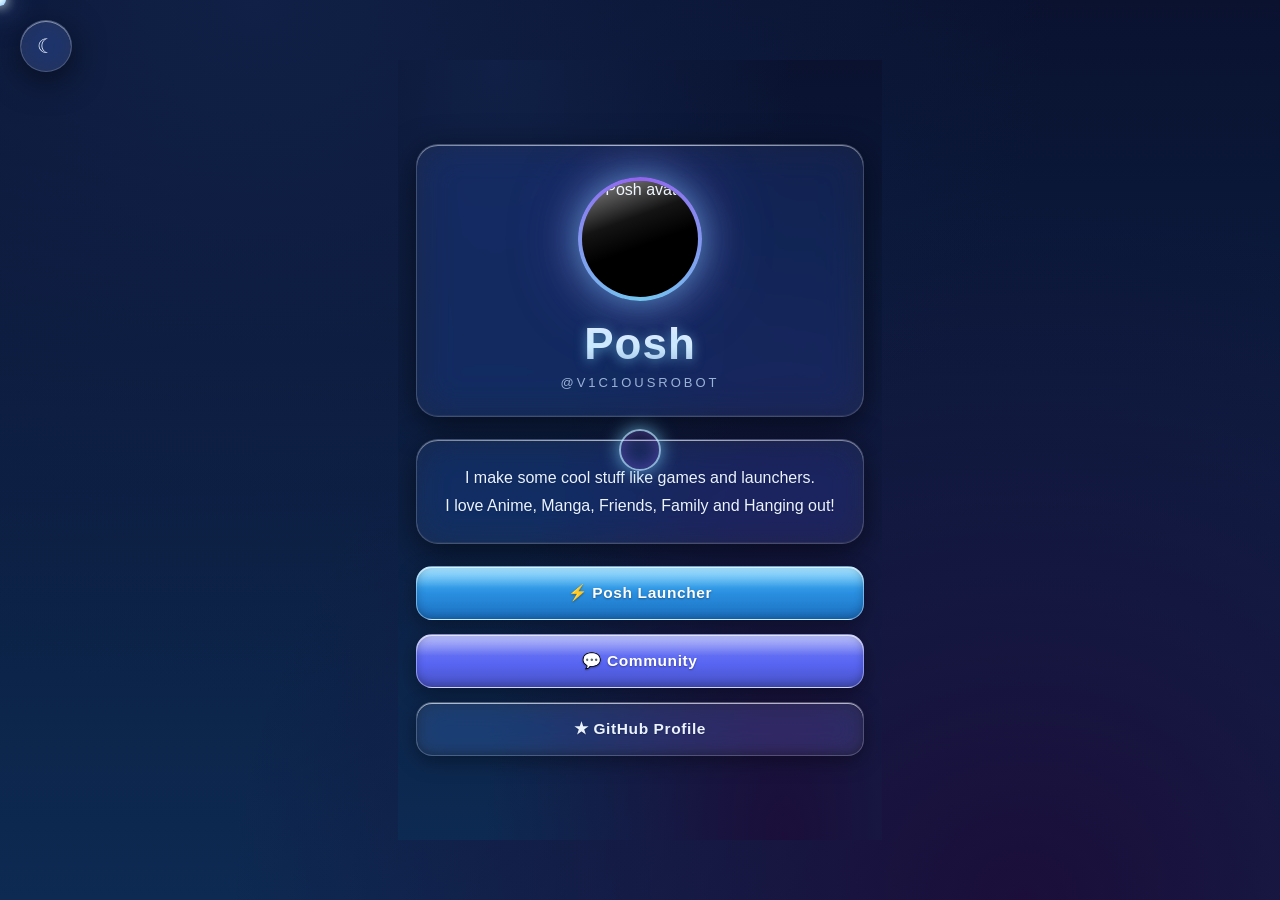
==== index.html @ 6d0cbdd1 "Refactor HTML structure and update content" ====
<!DOCTYPE html>
<html lang="en" data-theme="dark">
<head>
  <meta charset="UTF-8">
  <meta name="viewport" content="width=device-width, initial-scale=1.0">
  <title>Posh</title>
  <link rel="stylesheet" href="style.css">
</head>
<body>

  <!-- Parallax wallpaper layers -->
  <div class="bg-layer"  id="bgLayer"></div>
  <div class="bg-tint"></div>

  <!-- Floating bubbles -->
  <div class="bubbles">
    <span></span><span></span><span></span><span></span><span></span>
    <span></span><span></span><span></span><span></span><span></span>
    <span></span><span></span>
  </div>

  <!-- Aero light streaks -->
  <div class="streaks">
    <div></div><div></div><div></div>
  </div>

  <!-- Cursor -->
  <div class="cursor-dot"></div>
  <div class="cursor-ring"></div>

  <!-- Theme toggle -->
  <button id="themeToggle" class="theme-toggle" aria-label="Toggle theme">
    <span class="icon sun">☀</span>
    <span class="icon moon">☾</span>
  </button>

  <main class="wrapper">

    <!-- Profile -->
    <section class="profile glass tilt">
      <div class="avatar-wrap">
        <img class="avatar" src="https://github.com/v1c1ousrobot.png" alt="Posh avatar">
        <div class="avatar-shine"></div>
        <div class="avatar-ring-glow"></div>
      </div>
      <h1 class="name">Posh</h1>
      <p class="handle">@v1c1ousrobot</p>
    </section>

    <!-- Bio -->
    <section class="bio glass tilt">
      <p>I make some cool stuff like games and launchers.<br>
      I love Anime, Manga, Friends, Family and Hanging out!</p>
    </section>

    <!-- Buttons -->
    <section class="buttons">
      <a href="https://github.com/v1c1ousrobot/LauncherDownload/releases/tag/v1.0.0"
         class="btn primary" target="_blank" rel="noopener">
        <span class="btn-shine"></span>
        <span class="label">⚡ Posh Launcher</span>
      </a>

      <a href="https://discord.gg/t78GMgmxJA"
         class="btn discord" target="_blank" rel="noopener">
        <span class="btn-shine"></span>
        <span class="label">💬 Community</span>
      </a>

      <a href="https://github.com/v1c1ousrobot"
         class="btn ghost" target="_blank" rel="noopener">
        <span class="btn-shine"></span>
        <span class="label">★ GitHub Profile</span>
      </a>
    </section>

  </main>

  <script src="script.js"></script>
</body>
</html>
---- style.css ----
/* ============================================================
   THEME VARIABLES
   ============================================================ */
:root {
  /* Dark (Frutiger Aero night) */
  --bg-1: #0a1230;
  --bg-2: #102046;
  --bg-3: #1b0e3a;
  --bg-accent: #0d2a52;

  --text: #eaf3ff;
  --text-dim: #9bb3d8;

  --glass-bg: rgba(255, 255, 255, 0.06);
  --glass-bg-2: rgba(255, 255, 255, 0.10);
  --glass-border: rgba(255, 255, 255, 0.18);
  --glass-highlight: rgba(255, 255, 255, 0.45);
  --glass-shadow: 0 8px 32px rgba(0, 0, 0, 0.55);

  --accent: #7fd8ff;
  --accent-2: #a06bff;
  --accent-glow: rgba(127, 216, 255, 0.55);

  --btn-text: #ffffff;
}

[data-theme="light"] {
  /* Light (classic Frutiger Aero daylight) */
  --bg-1: #b6e6ff;
  --bg-2: #d9f4ff;
  --bg-3: #e6ffe9;
  --bg-accent: #c9e7ff;

  --text: #0c2540;
  --text-dim: #4d6a8a;

  --glass-bg: rgba(255, 255, 255, 0.55);
  --glass-bg-2: rgba(255, 255, 255, 0.7);
  --glass-border: rgba(255, 255, 255, 0.9);
  --glass-highlight: rgba(255, 255, 255, 1);
  --glass-shadow: 0 10px 30px rgba(20, 80, 140, 0.18);

  --accent: #2fb6ff;
  --accent-2: #6fd1a1;
  --accent-glow: rgba(47, 182, 255, 0.45);

  --btn-text: #ffffff;
}

/* ============================================================
   BASE
   ============================================================ */
* { margin: 0; padding: 0; box-sizing: border-box; }

html, body {
  height: 100%;
  font-family: "Segoe UI", -apple-system, BlinkMacSystemFont, Arial, sans-serif;
  color: var(--text);
  cursor: none;
  overflow-x: hidden;
  display: flex;
  align-items: center;
  justify-content: center;
  padding: 60px 18px;

  background:
    radial-gradient(ellipse at 20% 0%,  var(--bg-2), transparent 55%),
    radial-gradient(ellipse at 80% 100%, var(--bg-3), transparent 55%),
    linear-gradient(180deg, var(--bg-1), var(--bg-accent));

  transition: background .6s ease, color .4s ease;
  position: relative;
}

/* ============================================================
   FLOATING BUBBLES
   ============================================================ */
.bubbles {
  position: fixed;
  inset: 0;
  overflow: hidden;
  pointer-events: none;
  z-index: 0;
}

.bubbles span {
  position: absolute;
  bottom: -150px;
  width: 60px; height: 60px;
  border-radius: 50%;
  background: radial-gradient(circle at 30% 30%,
              rgba(255,255,255,.9),
              rgba(255,255,255,.25) 40%,
              rgba(255,255,255,.05) 70%,
              transparent 75%);
  border: 1px solid rgba(255,255,255,.35);
  box-shadow: inset -8px -8px 20px rgba(255,255,255,.25),
              inset 8px 8px 25px rgba(120,200,255,.15);
  animation: rise linear infinite;
  opacity: .8;
}

.bubbles span:nth-child(1)  { left: 5%;  width: 40px; height: 40px; animation-duration: 22s; animation-delay: 0s;  }
.bubbles span:nth-child(2)  { left: 15%; width: 90px; height: 90px; animation-duration: 30s; animation-delay: 3s;  }
.bubbles span:nth-child(3)  { left: 28%; width: 55px; height: 55px; animation-duration: 26s; animation-delay: 6s;  }
.bubbles span:nth-child(4)  { left: 42%; width: 30px; height: 30px; animation-duration: 20s; animation-delay: 1s;  }
.bubbles span:nth-child(5)  { left: 55%; width: 70px; height: 70px; animation-duration: 34s; animation-delay: 8s;  }
.bubbles span:nth-child(6)  { left: 68%; width: 45px; height: 45px; animation-duration: 24s; animation-delay: 4s;  }
.bubbles span:nth-child(7)  { left: 78%; width: 100px; height: 100px; animation-duration: 40s; animation-delay: 10s; }
.bubbles span:nth-child(8)  { left: 88%; width: 35px; height: 35px; animation-duration: 22s; animation-delay: 2s;  }
.bubbles span:nth-child(9)  { left: 35%; width: 80px; height: 80px; animation-duration: 36s; animation-delay: 12s; }
.bubbles span:nth-child(10) { left: 62%; width: 25px; height: 25px; animation-duration: 18s; animation-delay: 5s;  }

@keyframes rise {
  0%   { transform: translateY(0)     translateX(0)   scale(1);   opacity: 0; }
  10%  { opacity: .9; }
  90%  { opacity: .7; }
  100% { transform: translateY(-120vh) translateX(40px) scale(1.2); opacity: 0; }
}

/* ============================================================
   GLASS UTILITY
   ============================================================ */
.glass {
  background: var(--glass-bg);
  border: 1px solid var(--glass-border);
  backdrop-filter: blur(18px) saturate(160%);
  -webkit-backdrop-filter: blur(18px) saturate(160%);
  box-shadow: var(--glass-shadow),
              inset 0 1px 0 var(--glass-highlight),
              inset 0 -1px 0 rgba(255,255,255,.06);
  border-radius: 22px;
  position: relative;
  overflow: hidden;
}

.glass::before {
  /* top gloss line */
  content: "";
  position: absolute;
  top: 0; left: 6%; right: 6%;
  height: 1px;
  background: linear-gradient(90deg, transparent, var(--glass-highlight), transparent);
  opacity: .9;
}

/* ============================================================
   THEME TOGGLE
   ============================================================ */
.theme-toggle {
  position: fixed;
  top: 20px; left: 20px;
  width: 52px; height: 52px;
  border-radius: 50%;
  border: 1px solid var(--glass-border);
  background: var(--glass-bg-2);
  backdrop-filter: blur(14px) saturate(180%);
  -webkit-backdrop-filter: blur(14px) saturate(180%);
  color: var(--text);
  font-size: 20px;
  cursor: none;
  z-index: 20;
  display: flex;
  align-items: center;
  justify-content: center;
  box-shadow: var(--glass-shadow), inset 0 1px 0 var(--glass-highlight);
  transition: transform .25s ease, box-shadow .3s ease, background .5s;
}
.theme-toggle:hover {
  transform: scale(1.12) rotate(8deg);
  box-shadow: 0 0 30px var(--accent-glow), inset 0 1px 0 var(--glass-highlight);
}
.theme-toggle .icon {
  position: absolute;
  transition: opacity .3s ease, transform .4s ease;
}
.theme-toggle .sun  { opacity: 0; transform: rotate(-90deg) scale(.4); }
.theme-toggle .moon { opacity: 1; transform: rotate(0)      scale(1); }
[data-theme="light"] .theme-toggle .sun  { opacity: 1; transform: rotate(0)     scale(1); }
[data-theme="light"] .theme-toggle .moon { opacity: 0; transform: rotate(90deg) scale(.4); }

/* ============================================================
   LAYOUT
   ============================================================ */
.wrapper {
  position: relative;
  z-index: 2;
  width: 100%;
  max-width: 520px;
  display: flex;
  flex-direction: column;
  gap: 22px;
  text-align: center;
}

/* ---------- Profile card ---------- */
.profile {
  padding: 32px 24px 26px;
  display: flex;
  flex-direction: column;
  align-items: center;
  gap: 6px;
}

.avatar-wrap {
  position: relative;
  width: 124px; height: 124px;
  border-radius: 50%;
  padding: 4px;
  margin-bottom: 12px;
  background: conic-gradient(from 180deg,
              rgba(127,216,255,.9),
              rgba(160,107,255,.9),
              rgba(127,216,255,.9));
  box-shadow: 0 0 35px var(--accent-glow), 0 0 70px rgba(160,107,255,.35);
  animation: spinBorder 8s linear infinite;
}
@keyframes spinBorder {
  to { transform: rotate(360deg); }
}

.avatar {
  width: 100%; height: 100%;
  border-radius: 50%;
  object-fit: cover;
  display: block;
  background: #000;
  transform: rotate(0deg); /* counter-rotate not needed since img is round */
}

.avatar-shine {
  position: absolute;
  inset: 4px;
  border-radius: 50%;
  background: linear-gradient(160deg,
              rgba(255,255,255,.55) 0%,
              rgba(255,255,255,.08) 35%,
              transparent 55%);
  pointer-events: none;
  mix-blend-mode: screen;
}

.name {
  font-size: 44px;
  font-weight: 800;
  letter-spacing: 1px;
  background: linear-gradient(180deg,
              var(--text) 0%,
              var(--text) 55%,
              var(--text-dim) 100%);
  -webkit-background-clip: text;
  background-clip: text;
  color: transparent;
  text-shadow: 0 2px 12px var(--accent-glow);
}

.handle {
  font-size: 13px;
  letter-spacing: 3px;
  text-transform: uppercase;
  color: var(--text-dim);
}

/* ---------- Bio card ---------- */
.bio {
  padding: 24px 28px;
  font-size: 16px;
  line-height: 1.7;
  color: var(--text);
}

.bio p { text-shadow: 0 1px 2px rgba(0,0,0,.15); }

/* ---------- Buttons ---------- */
.buttons {
  display: flex;
  flex-direction: column;
  gap: 14px;
}

.btn {
  position: relative;
  display: block;
  padding: 17px 26px;
  border-radius: 16px;
  font-weight: 700;
  font-size: 15.5px;
  letter-spacing: .6px;
  text-decoration: none;
  color: var(--btn-text);
  border: 1px solid rgba(255,255,255,.35);
  overflow: hidden;
  isolation: isolate;
  transition: transform .2s ease, box-shadow .3s ease, filter .25s;

  box-shadow:
    inset 0 1px 0 rgba(255,255,255,.65),
    inset 0 -2px 8px rgba(0,0,0,.25),
    0 6px 20px rgba(0,0,0,.35);
}

.btn .label {
  position: relative;
  z-index: 2;
  text-shadow: 0 1px 2px rgba(0,0,0,.35);
}

/* Moving shine */
.btn-shine {
  position: absolute;
  top: 0; left: -60%;
  width: 40%; height: 100%;
  background: linear-gradient(115deg,
              transparent,
              rgba(255,255,255,.75),
              transparent);
  transform: skewX(-20deg);
  z-index: 1;
  transition: left .7s ease;
}
.btn:hover .btn-shine { left: 120%; }

.btn:hover {
  transform: translateY(-3px) scale(1.02);
}

.btn:active { transform: translateY(-1px) scale(1); }

/* Primary — aqua glass */
.btn.primary {
  background:
    linear-gradient(180deg, rgba(255,255,255,.5) 0%, rgba(255,255,255,0) 40%),
    linear-gradient(180deg, #57c8ff 0%, #2a8fe0 50%, #1b6fc0 100%);
}
.btn.primary:hover {
  box-shadow:
    inset 0 1px 0 rgba(255,255,255,.7),
    inset 0 -2px 8px rgba(0,0,0,.25),
    0 0 35px rgba(87,200,255,.85),
    0 10px 25px rgba(0,0,0,.4);
}

/* Discord */
.btn.discord {
  background:
    linear-gradient(180deg, rgba(255,255,255,.5) 0%, rgba(255,255,255,0) 40%),
    linear-gradient(180deg, #7983f5 0%, #5865f2 55%, #4752c4 100%);
}
.btn.discord:hover {
  box-shadow:
    inset 0 1px 0 rgba(255,255,255,.7),
    inset 0 -2px 8px rgba(0,0,0,.25),
    0 0 35px rgba(88,101,242,.9),
    0 10px 25px rgba(0,0,0,.4);
}

/* Ghost — neutral milk glass */
.btn.ghost {
  color: var(--text);
  background: var(--glass-bg-2);
  border: 1px solid var(--glass-border);
  backdrop-filter: blur(14px) saturate(160%);
  -webkit-backdrop-filter: blur(14px) saturate(160%);
  text-shadow: none;
}
.btn.ghost .label { text-shadow: 0 1px 1px rgba(0,0,0,.2); }
.btn.ghost:hover {
  background: var(--glass-bg);
  border-color: var(--accent);
  box-shadow:
    inset 0 1px 0 var(--glass-highlight),
    0 0 30px var(--accent-glow),
    0 10px 25px rgba(0,0,0,.3);
}

/* ============================================================
   CURSOR (glass glossy dot + trail)
   ============================================================ */
.cursor-dot, .cursor-ring {
  position: fixed;
  top: 0; left: 0;
  pointer-events: none;
  border-radius: 50%;
  transform: translate(-50%, -50%);
  z-index: 9999;
  transition: background .35s, box-shadow .35s, border-color .35s;
}

.cursor-dot {
  width: 12px; height: 12px;
  background: radial-gradient(circle at 35% 30%,
              #ffffff 0%,
              #d7f1ff 40%,
              #8ec9ff 100%);
  box-shadow:
    0 0 12px #ffffff,
    0 0 24px rgba(127,216,255,.9),
    0 0 40px rgba(160,107,255,.5);
}

.cursor-ring {
  width: 42px; height: 42px;
  border: 2px solid rgba(180,225,255,.75);
  box-shadow:
    0 0 18px rgba(127,216,255,.7),
    inset 0 0 18px rgba(160,107,255,.4);
  transition: width .18s, height .18s, border-color .35s, box-shadow .35s;
}

[data-theme="light"] .cursor-dot {
  background: radial-gradient(circle at 35% 30%,
              #ffffff 0%,
              #cfeeff 40%,
              #4fa8e8 100%);
  box-shadow:
    0 0 12px #ffffff,
    0 0 24px rgba(47,182,255,.85),
    0 0 40px rgba(111,209,161,.6);
}

[data-theme="light"] .cursor-ring {
  border-color: rgba(47,182,255,.85);
  box-shadow:
    0 0 18px rgba(47,182,255,.7),
    inset 0 0 18px rgba(111,209,161,.5);
}

/* Trail */
.trail {
  position: fixed;
  width: 8px; height: 8px;
  border-radius: 50%;
  pointer-events: none;
  transform: translate(-50%, -50%);
  z-index: 9998;
  animation: fadeTrail .95s ease-out forwards;
  mix-blend-mode: screen;
}

@keyframes fadeTrail {
  0%   { opacity: .95; transform: translate(-50%,-50%) scale(1); }
  100% { opacity: 0;   transform: translate(-50%,-50%) scale(.15); }
}

/* Mobile */
@media (pointer: coarse) {
  .cursor-dot, .cursor-ring { display: none; }
  body, .theme-toggle { cursor: auto; }
  .bubbles { opacity: .5; }
}
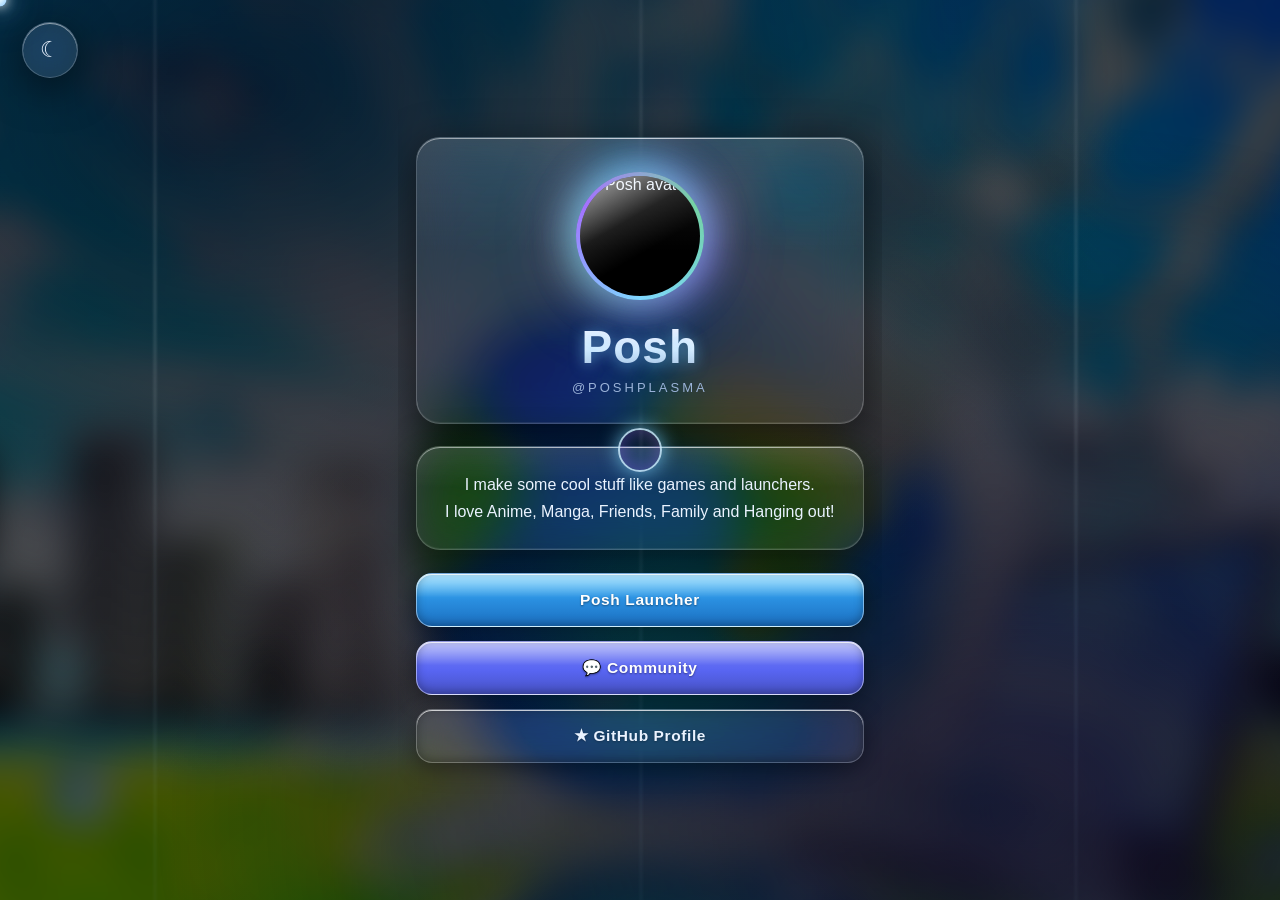
==== commit 74934d98: "Update HTML structure and content" ====
--- a/index.html
+++ b/index.html
@@ -8,21 +8,20 @@
 </head>
 <body>
 
-  <!-- Parallax wallpaper layers -->
-  <div class="bg-layer"  id="bgLayer"></div>
+  <!-- Parallax wallpaper -->
+  <div class="bg-layer" id="bgLayer"></div>
   <div class="bg-tint"></div>
 
-  <!-- Floating bubbles -->
-  <div class="bubbles">
-    <span></span><span></span><span></span><span></span><span></span>
-    <span></span><span></span><span></span><span></span><span></span>
-    <span></span><span></span>
+  <!-- Poppable bubbles -->
+  <div class="bubbles" id="bubbles">
+    <span data-bubble></span><span data-bubble></span><span data-bubble></span>
+    <span data-bubble></span><span data-bubble></span><span data-bubble></span>
+    <span data-bubble></span><span data-bubble></span><span data-bubble></span>
+    <span data-bubble></span><span data-bubble></span><span data-bubble></span>
   </div>
 
   <!-- Aero light streaks -->
-  <div class="streaks">
-    <div></div><div></div><div></div>
-  </div>
+  <div class="streaks"><div></div><div></div><div></div></div>
 
   <!-- Cursor -->
   <div class="cursor-dot"></div>
@@ -44,7 +43,7 @@
         <div class="avatar-ring-glow"></div>
       </div>
       <h1 class="name">Posh</h1>
-      <p class="handle">@v1c1ousrobot</p>
+      <p class="handle">@poshplasma</p>
     </section>
 
     <!-- Bio -->
@@ -58,7 +57,7 @@
       <a href="https://github.com/v1c1ousrobot/LauncherDownload/releases/tag/v1.0.0"
          class="btn primary" target="_blank" rel="noopener">
         <span class="btn-shine"></span>
-        <span class="label">⚡ Posh Launcher</span>
+        <span class="label">Posh Launcher</span>
       </a>
 
       <a href="https://discord.gg/t78GMgmxJA"
--- a/style.css
+++ b/style.css
@@ -1,48 +1,54 @@
 /* ============================================================
-   THEME VARIABLES
+   THEMES
    ============================================================ */
 :root {
-  /* Dark (Frutiger Aero night) */
-  --bg-1: #0a1230;
-  --bg-2: #102046;
-  --bg-3: #1b0e3a;
-  --bg-accent: #0d2a52;
+  /* NIGHT — current dark aero, but with the wallpaper peeking through */
+  --wall-blur: 18px;
+  --wall-bright: .35;
+  --wall-sat: 1.1;
+  --wall-hue: 0deg;
+
+  --tint-1: rgba(6, 12, 34, 0.72);
+  --tint-2: rgba(12, 8, 40, 0.72);
 
   --text: #eaf3ff;
   --text-dim: #9bb3d8;
 
-  --glass-bg: rgba(255, 255, 255, 0.06);
-  --glass-bg-2: rgba(255, 255, 255, 0.10);
-  --glass-border: rgba(255, 255, 255, 0.18);
-  --glass-highlight: rgba(255, 255, 255, 0.45);
-  --glass-shadow: 0 8px 32px rgba(0, 0, 0, 0.55);
+  --glass-bg: rgba(255,255,255,.06);
+  --glass-bg-2: rgba(255,255,255,.10);
+  --glass-border: rgba(255,255,255,.20);
+  --glass-highlight: rgba(255,255,255,.5);
+  --glass-shadow: 0 10px 40px rgba(0,0,0,.55);
 
   --accent: #7fd8ff;
   --accent-2: #a06bff;
-  --accent-glow: rgba(127, 216, 255, 0.55);
+  --accent-glow: rgba(127,216,255,.55);
 
   --btn-text: #ffffff;
 }
 
 [data-theme="light"] {
-  /* Light (classic Frutiger Aero daylight) */
-  --bg-1: #b6e6ff;
-  --bg-2: #d9f4ff;
-  --bg-3: #e6ffe9;
-  --bg-accent: #c9e7ff;
+  /* DAY — classic 2000s Frutiger Aero */
+  --wall-blur: 6px;
+  --wall-bright: .95;
+  --wall-sat: 1.35;
+  --wall-hue: 0deg;
+
+  --tint-1: rgba(190, 235, 255, 0.15);
+  --tint-2: rgba(180, 255, 220, 0.18);
 
   --text: #0c2540;
-  --text-dim: #4d6a8a;
-
-  --glass-bg: rgba(255, 255, 255, 0.55);
-  --glass-bg-2: rgba(255, 255, 255, 0.7);
-  --glass-border: rgba(255, 255, 255, 0.9);
-  --glass-highlight: rgba(255, 255, 255, 1);
-  --glass-shadow: 0 10px 30px rgba(20, 80, 140, 0.18);
+  --text-dim: #3f6087;
+
+  --glass-bg: rgba(255,255,255,.55);
+  --glass-bg-2: rgba(255,255,255,.72);
+  --glass-border: rgba(255,255,255,.95);
+  --glass-highlight: #ffffff;
+  --glass-shadow: 0 12px 34px rgba(20,80,140,.22);
 
   --accent: #2fb6ff;
   --accent-2: #6fd1a1;
-  --accent-glow: rgba(47, 182, 255, 0.45);
+  --accent-glow: rgba(47,182,255,.5);
 
   --btn-text: #ffffff;
 }
@@ -62,60 +68,118 @@
   align-items: center;
   justify-content: center;
   padding: 60px 18px;
-
-  background:
-    radial-gradient(ellipse at 20% 0%,  var(--bg-2), transparent 55%),
-    radial-gradient(ellipse at 80% 100%, var(--bg-3), transparent 55%),
-    linear-gradient(180deg, var(--bg-1), var(--bg-accent));
-
-  transition: background .6s ease, color .4s ease;
   position: relative;
-}
-
-/* ============================================================
-   FLOATING BUBBLES
-   ============================================================ */
-.bubbles {
+  transition: color .4s ease;
+}
+
+/* ============================================================
+   WALLPAPER (parallax layer)
+   ============================================================ */
+.bg-layer {
+  position: fixed;
+  /* larger than viewport so it can drift without showing edges */
+  inset: -60px;
+  background-image: url("bg.jpg");
+  background-size: cover;
+  background-position: center;
+  filter: blur(var(--wall-blur)) brightness(var(--wall-bright)) saturate(var(--wall-sat)) hue-rotate(var(--wall-hue));
+  transform: translate3d(0, 0, 0) scale(1.08);
+  transition: filter .6s ease, background-image .4s;
+  will-change: transform, filter;
+  z-index: 0;
+}
+
+/* Color wash on top of the wallpaper */
+.bg-tint {
   position: fixed;
   inset: 0;
+  background:
+    radial-gradient(ellipse at 20% 10%, var(--tint-1), transparent 60%),
+    radial-gradient(ellipse at 80% 90%, var(--tint-2), transparent 60%);
+  mix-blend-mode: normal;
+  pointer-events: none;
+  transition: background .6s ease;
+  z-index: 1;
+}
+
+/* ============================================================
+   FLOATING BUBBLES
+   ============================================================ */
+.bubbles {
+  position: fixed; inset: 0;
   overflow: hidden;
   pointer-events: none;
-  z-index: 0;
+  z-index: 2;
 }
 
 .bubbles span {
   position: absolute;
   bottom: -150px;
-  width: 60px; height: 60px;
   border-radius: 50%;
   background: radial-gradient(circle at 30% 30%,
-              rgba(255,255,255,.9),
+              rgba(255,255,255,.95),
               rgba(255,255,255,.25) 40%,
               rgba(255,255,255,.05) 70%,
               transparent 75%);
-  border: 1px solid rgba(255,255,255,.35);
-  box-shadow: inset -8px -8px 20px rgba(255,255,255,.25),
-              inset 8px 8px 25px rgba(120,200,255,.15);
+  border: 1px solid rgba(255,255,255,.4);
+  box-shadow: inset -8px -8px 22px rgba(255,255,255,.25),
+              inset 8px 8px 25px rgba(120,200,255,.18),
+              0 0 20px rgba(160,220,255,.35);
   animation: rise linear infinite;
-  opacity: .8;
-}
-
-.bubbles span:nth-child(1)  { left: 5%;  width: 40px; height: 40px; animation-duration: 22s; animation-delay: 0s;  }
-.bubbles span:nth-child(2)  { left: 15%; width: 90px; height: 90px; animation-duration: 30s; animation-delay: 3s;  }
-.bubbles span:nth-child(3)  { left: 28%; width: 55px; height: 55px; animation-duration: 26s; animation-delay: 6s;  }
-.bubbles span:nth-child(4)  { left: 42%; width: 30px; height: 30px; animation-duration: 20s; animation-delay: 1s;  }
-.bubbles span:nth-child(5)  { left: 55%; width: 70px; height: 70px; animation-duration: 34s; animation-delay: 8s;  }
-.bubbles span:nth-child(6)  { left: 68%; width: 45px; height: 45px; animation-duration: 24s; animation-delay: 4s;  }
-.bubbles span:nth-child(7)  { left: 78%; width: 100px; height: 100px; animation-duration: 40s; animation-delay: 10s; }
-.bubbles span:nth-child(8)  { left: 88%; width: 35px; height: 35px; animation-duration: 22s; animation-delay: 2s;  }
-.bubbles span:nth-child(9)  { left: 35%; width: 80px; height: 80px; animation-duration: 36s; animation-delay: 12s; }
-.bubbles span:nth-child(10) { left: 62%; width: 25px; height: 25px; animation-duration: 18s; animation-delay: 5s;  }
+  opacity: .85;
+}
+
+.bubbles span:nth-child(1)  { left: 3%;  width: 40px;  height: 40px;  animation-duration: 22s; animation-delay: 0s; }
+.bubbles span:nth-child(2)  { left: 12%; width: 95px;  height: 95px;  animation-duration: 30s; animation-delay: 3s; }
+.bubbles span:nth-child(3)  { left: 24%; width: 55px;  height: 55px;  animation-duration: 26s; animation-delay: 6s; }
+.bubbles span:nth-child(4)  { left: 38%; width: 30px;  height: 30px;  animation-duration: 20s; animation-delay: 1s; }
+.bubbles span:nth-child(5)  { left: 50%; width: 70px;  height: 70px;  animation-duration: 34s; animation-delay: 8s; }
+.bubbles span:nth-child(6)  { left: 62%; width: 45px;  height: 45px;  animation-duration: 24s; animation-delay: 4s; }
+.bubbles span:nth-child(7)  { left: 74%; width: 105px; height: 105px; animation-duration: 40s; animation-delay: 10s; }
+.bubbles span:nth-child(8)  { left: 85%; width: 35px;  height: 35px;  animation-duration: 22s; animation-delay: 2s; }
+.bubbles span:nth-child(9)  { left: 33%; width: 80px;  height: 80px;  animation-duration: 36s; animation-delay: 12s; }
+.bubbles span:nth-child(10) { left: 58%; width: 25px;  height: 25px;  animation-duration: 18s; animation-delay: 5s; }
+.bubbles span:nth-child(11) { left: 46%; width: 60px;  height: 60px;  animation-duration: 28s; animation-delay: 7s; }
+.bubbles span:nth-child(12) { left: 92%; width: 50px;  height: 50px;  animation-duration: 25s; animation-delay: 9s; }
 
 @keyframes rise {
-  0%   { transform: translateY(0)     translateX(0)   scale(1);   opacity: 0; }
+  0%   { transform: translateY(0)      translateX(0)   scale(1);   opacity: 0; }
   10%  { opacity: .9; }
   90%  { opacity: .7; }
-  100% { transform: translateY(-120vh) translateX(40px) scale(1.2); opacity: 0; }
+  100% { transform: translateY(-120vh) translateX(50px) scale(1.15); opacity: 0; }
+}
+
+/* ============================================================
+   AERO LIGHT STREAKS
+   ============================================================ */
+.streaks {
+  position: fixed; inset: 0;
+  pointer-events: none;
+  z-index: 2;
+  overflow: hidden;
+}
+.streaks div {
+  position: absolute;
+  top: -30%;
+  width: 2px;
+  height: 160%;
+  background: linear-gradient(180deg,
+              transparent 0%,
+              rgba(255,255,255,.55) 40%,
+              rgba(180,230,255,.35) 60%,
+              transparent 100%);
+  filter: blur(1.5px);
+  opacity: .35;
+  animation: sweep 7s ease-in-out infinite;
+  transform-origin: center;
+}
+.streaks div:nth-child(1) { left: 12%; animation-delay: 0s;   }
+.streaks div:nth-child(2) { left: 50%; animation-delay: 2.5s; }
+.streaks div:nth-child(3) { left: 84%; animation-delay: 4s;   }
+
+@keyframes sweep {
+  0%,100% { transform: rotate(-14deg) translateY(-4%); opacity: .15; }
+  50%     { transform: rotate(-14deg) translateY(6%);  opacity: .55; }
 }
 
 /* ============================================================
@@ -124,24 +188,35 @@
 .glass {
   background: var(--glass-bg);
   border: 1px solid var(--glass-border);
-  backdrop-filter: blur(18px) saturate(160%);
-  -webkit-backdrop-filter: blur(18px) saturate(160%);
+  backdrop-filter: blur(20px) saturate(170%);
+  -webkit-backdrop-filter: blur(20px) saturate(170%);
   box-shadow: var(--glass-shadow),
               inset 0 1px 0 var(--glass-highlight),
-              inset 0 -1px 0 rgba(255,255,255,.06);
-  border-radius: 22px;
+              inset 0 -1px 0 rgba(255,255,255,.08);
+  border-radius: 24px;
   position: relative;
   overflow: hidden;
 }
 
 .glass::before {
-  /* top gloss line */
   content: "";
   position: absolute;
   top: 0; left: 6%; right: 6%;
   height: 1px;
   background: linear-gradient(90deg, transparent, var(--glass-highlight), transparent);
-  opacity: .9;
+  opacity: .95;
+}
+
+.glass::after {
+  /* soft inner sheen */
+  content: "";
+  position: absolute;
+  inset: 0;
+  background: linear-gradient(180deg,
+              rgba(255,255,255,.10) 0%,
+              transparent 40%);
+  pointer-events: none;
+  border-radius: inherit;
 }
 
 /* ============================================================
@@ -149,30 +224,30 @@
    ============================================================ */
 .theme-toggle {
   position: fixed;
-  top: 20px; left: 20px;
-  width: 52px; height: 52px;
+  top: 22px; left: 22px;
+  width: 56px; height: 56px;
   border-radius: 50%;
   border: 1px solid var(--glass-border);
   background: var(--glass-bg-2);
-  backdrop-filter: blur(14px) saturate(180%);
-  -webkit-backdrop-filter: blur(14px) saturate(180%);
+  backdrop-filter: blur(16px) saturate(180%);
+  -webkit-backdrop-filter: blur(16px) saturate(180%);
   color: var(--text);
-  font-size: 20px;
+  font-size: 22px;
   cursor: none;
   z-index: 20;
   display: flex;
   align-items: center;
   justify-content: center;
   box-shadow: var(--glass-shadow), inset 0 1px 0 var(--glass-highlight);
-  transition: transform .25s ease, box-shadow .3s ease, background .5s;
+  transition: transform .3s ease, box-shadow .3s ease, background .5s;
 }
 .theme-toggle:hover {
-  transform: scale(1.12) rotate(8deg);
-  box-shadow: 0 0 30px var(--accent-glow), inset 0 1px 0 var(--glass-highlight);
+  transform: scale(1.14) rotate(10deg);
+  box-shadow: 0 0 34px var(--accent-glow), inset 0 1px 0 var(--glass-highlight);
 }
 .theme-toggle .icon {
   position: absolute;
-  transition: opacity .3s ease, transform .4s ease;
+  transition: opacity .3s ease, transform .45s ease;
 }
 .theme-toggle .sun  { opacity: 0; transform: rotate(-90deg) scale(.4); }
 .theme-toggle .moon { opacity: 1; transform: rotate(0)      scale(1); }
@@ -184,7 +259,7 @@
    ============================================================ */
 .wrapper {
   position: relative;
-  z-index: 2;
+  z-index: 5;
   width: 100%;
   max-width: 520px;
   display: flex;
@@ -193,9 +268,15 @@
   text-align: center;
 }
 
-/* ---------- Profile card ---------- */
+/* Parallax tilt — JS will move it slightly */
+.tilt {
+  transition: transform .35s cubic-bezier(.2,.7,.3,1), box-shadow .35s ease;
+  transform-style: preserve-3d;
+}
+
+/* ---------- Profile ---------- */
 .profile {
-  padding: 32px 24px 26px;
+  padding: 34px 24px 28px;
   display: flex;
   flex-direction: column;
   align-items: center;
@@ -204,20 +285,16 @@
 
 .avatar-wrap {
   position: relative;
-  width: 124px; height: 124px;
+  width: 128px; height: 128px;
   border-radius: 50%;
   padding: 4px;
-  margin-bottom: 12px;
+  margin-bottom: 14px;
   background: conic-gradient(from 180deg,
-              rgba(127,216,255,.9),
-              rgba(160,107,255,.9),
-              rgba(127,216,255,.9));
-  box-shadow: 0 0 35px var(--accent-glow), 0 0 70px rgba(160,107,255,.35);
-  animation: spinBorder 8s linear infinite;
-}
-@keyframes spinBorder {
-  to { transform: rotate(360deg); }
-}
+              #7fd8ff, #a06bff, #6fd1a1, #7fd8ff);
+  box-shadow: 0 0 40px var(--accent-glow), 0 0 80px rgba(160,107,255,.4);
+  animation: spinBorder 9s linear infinite;
+}
+@keyframes spinBorder { to { transform: rotate(360deg); } }
 
 .avatar {
   width: 100%; height: 100%;
@@ -225,33 +302,48 @@
   object-fit: cover;
   display: block;
   background: #000;
-  transform: rotate(0deg); /* counter-rotate not needed since img is round */
 }
 
 .avatar-shine {
   position: absolute;
   inset: 4px;
   border-radius: 50%;
-  background: linear-gradient(160deg,
-              rgba(255,255,255,.55) 0%,
-              rgba(255,255,255,.08) 35%,
-              transparent 55%);
+  background: linear-gradient(150deg,
+              rgba(255,255,255,.7) 0%,
+              rgba(255,255,255,.1) 38%,
+              transparent 60%);
   pointer-events: none;
   mix-blend-mode: screen;
 }
 
+.avatar-ring-glow {
+  position: absolute;
+  inset: -8px;
+  border-radius: 50%;
+  background: conic-gradient(from 0deg,
+              rgba(127,216,255,.6),
+              rgba(160,107,255,.6),
+              rgba(111,209,161,.6),
+              rgba(127,216,255,.6));
+  filter: blur(18px);
+  z-index: -1;
+  animation: spinBorder 9s linear infinite reverse;
+}
+
 .name {
-  font-size: 44px;
+  font-size: 46px;
   font-weight: 800;
   letter-spacing: 1px;
-  background: linear-gradient(180deg,
-              var(--text) 0%,
-              var(--text) 55%,
-              var(--text-dim) 100%);
+  background: linear-gradient(180deg, #ffffff 0%, var(--text) 55%, var(--text-dim) 100%);
   -webkit-background-clip: text;
   background-clip: text;
   color: transparent;
-  text-shadow: 0 2px 12px var(--accent-glow);
+  text-shadow: 0 2px 14px var(--accent-glow);
+}
+[data-theme="light"] .name {
+  background: linear-gradient(180deg, #ffffff 0%, #0c2540 60%, #4d6a8a 100%);
+  -webkit-background-clip: text;
+  background-clip: text;
 }
 
 .handle {
@@ -261,15 +353,12 @@
   color: var(--text-dim);
 }
 
-/* ---------- Bio card ---------- */
+/* ---------- Bio ---------- */
 .bio {
   padding: 24px 28px;
   font-size: 16px;
   line-height: 1.7;
-  color: var(--text);
-}
-
-.bio p { text-shadow: 0 1px 2px rgba(0,0,0,.15); }
+}
 
 /* ---------- Buttons ---------- */
 .buttons {
@@ -288,93 +377,84 @@
   letter-spacing: .6px;
   text-decoration: none;
   color: var(--btn-text);
-  border: 1px solid rgba(255,255,255,.35);
+  border: 1px solid rgba(255,255,255,.4);
   overflow: hidden;
   isolation: isolate;
-  transition: transform .2s ease, box-shadow .3s ease, filter .25s;
-
+  transition: transform .2s ease, box-shadow .3s ease;
   box-shadow:
-    inset 0 1px 0 rgba(255,255,255,.65),
-    inset 0 -2px 8px rgba(0,0,0,.25),
-    0 6px 20px rgba(0,0,0,.35);
+    inset 0 1px 0 rgba(255,255,255,.75),
+    inset 0 -2px 10px rgba(0,0,0,.28),
+    0 6px 22px rgba(0,0,0,.4);
 }
 
 .btn .label {
   position: relative;
   z-index: 2;
-  text-shadow: 0 1px 2px rgba(0,0,0,.35);
-}
-
-/* Moving shine */
+  text-shadow: 0 1px 2px rgba(0,0,0,.4);
+}
+
 .btn-shine {
   position: absolute;
   top: 0; left: -60%;
   width: 40%; height: 100%;
   background: linear-gradient(115deg,
               transparent,
-              rgba(255,255,255,.75),
+              rgba(255,255,255,.85),
               transparent);
   transform: skewX(-20deg);
   z-index: 1;
-  transition: left .7s ease;
-}
-.btn:hover .btn-shine { left: 120%; }
-
-.btn:hover {
-  transform: translateY(-3px) scale(1.02);
-}
-
+  transition: left .8s ease;
+}
+.btn:hover .btn-shine { left: 130%; }
+
+.btn:hover { transform: translateY(-3px) scale(1.02); }
 .btn:active { transform: translateY(-1px) scale(1); }
 
-/* Primary — aqua glass */
 .btn.primary {
   background:
-    linear-gradient(180deg, rgba(255,255,255,.5) 0%, rgba(255,255,255,0) 40%),
+    linear-gradient(180deg, rgba(255,255,255,.55) 0%, rgba(255,255,255,0) 45%),
     linear-gradient(180deg, #57c8ff 0%, #2a8fe0 50%, #1b6fc0 100%);
 }
 .btn.primary:hover {
   box-shadow:
-    inset 0 1px 0 rgba(255,255,255,.7),
-    inset 0 -2px 8px rgba(0,0,0,.25),
-    0 0 35px rgba(87,200,255,.85),
-    0 10px 25px rgba(0,0,0,.4);
-}
-
-/* Discord */
+    inset 0 1px 0 rgba(255,255,255,.8),
+    inset 0 -2px 10px rgba(0,0,0,.25),
+    0 0 45px rgba(87,200,255,.95),
+    0 12px 28px rgba(0,0,0,.45);
+}
+
 .btn.discord {
   background:
-    linear-gradient(180deg, rgba(255,255,255,.5) 0%, rgba(255,255,255,0) 40%),
+    linear-gradient(180deg, rgba(255,255,255,.55) 0%, rgba(255,255,255,0) 45%),
     linear-gradient(180deg, #7983f5 0%, #5865f2 55%, #4752c4 100%);
 }
 .btn.discord:hover {
   box-shadow:
-    inset 0 1px 0 rgba(255,255,255,.7),
-    inset 0 -2px 8px rgba(0,0,0,.25),
-    0 0 35px rgba(88,101,242,.9),
-    0 10px 25px rgba(0,0,0,.4);
-}
-
-/* Ghost — neutral milk glass */
+    inset 0 1px 0 rgba(255,255,255,.8),
+    inset 0 -2px 10px rgba(0,0,0,.25),
+    0 0 45px rgba(88,101,242,1),
+    0 12px 28px rgba(0,0,0,.45);
+}
+
 .btn.ghost {
   color: var(--text);
   background: var(--glass-bg-2);
   border: 1px solid var(--glass-border);
-  backdrop-filter: blur(14px) saturate(160%);
-  -webkit-backdrop-filter: blur(14px) saturate(160%);
+  backdrop-filter: blur(16px) saturate(170%);
+  -webkit-backdrop-filter: blur(16px) saturate(170%);
   text-shadow: none;
 }
-.btn.ghost .label { text-shadow: 0 1px 1px rgba(0,0,0,.2); }
+.btn.ghost .label { text-shadow: 0 1px 2px rgba(0,0,0,.25); }
 .btn.ghost:hover {
-  background: var(--glass-bg);
   border-color: var(--accent);
   box-shadow:
     inset 0 1px 0 var(--glass-highlight),
-    0 0 30px var(--accent-glow),
-    0 10px 25px rgba(0,0,0,.3);
-}
-
-/* ============================================================
-   CURSOR (glass glossy dot + trail)
+    0 0 36px var(--accent-glow),
+    0 12px 28px rgba(0,0,0,.35);
+}
+
+/* ============================================================
+   CURSOR
    ============================================================ */
 .cursor-dot, .cursor-ring {
   position: fixed;
@@ -387,53 +467,44 @@
 }
 
 .cursor-dot {
-  width: 12px; height: 12px;
-  background: radial-gradient(circle at 35% 30%,
+  width: 13px; height: 13px;
+  background: radial-gradient(circle at 32% 28%,
               #ffffff 0%,
               #d7f1ff 40%,
               #8ec9ff 100%);
   box-shadow:
     0 0 12px #ffffff,
-    0 0 24px rgba(127,216,255,.9),
-    0 0 40px rgba(160,107,255,.5);
+    0 0 26px rgba(127,216,255,1),
+    0 0 46px rgba(160,107,255,.6);
 }
 
 .cursor-ring {
-  width: 42px; height: 42px;
-  border: 2px solid rgba(180,225,255,.75);
+  width: 44px; height: 44px;
+  border: 2px solid rgba(200,235,255,.85);
   box-shadow:
-    0 0 18px rgba(127,216,255,.7),
-    inset 0 0 18px rgba(160,107,255,.4);
+    0 0 20px rgba(127,216,255,.75),
+    inset 0 0 20px rgba(160,107,255,.4);
   transition: width .18s, height .18s, border-color .35s, box-shadow .35s;
 }
 
 [data-theme="light"] .cursor-dot {
-  background: radial-gradient(circle at 35% 30%,
+  background: radial-gradient(circle at 32% 28%,
               #ffffff 0%,
               #cfeeff 40%,
-              #4fa8e8 100%);
-  box-shadow:
-    0 0 12px #ffffff,
-    0 0 24px rgba(47,182,255,.85),
-    0 0 40px rgba(111,209,161,.6);
-}
-
+              #2fb6ff 100%);
+}
 [data-theme="light"] .cursor-ring {
-  border-color: rgba(47,182,255,.85);
-  box-shadow:
-    0 0 18px rgba(47,182,255,.7),
-    inset 0 0 18px rgba(111,209,161,.5);
-}
-
-/* Trail */
+  border-color: rgba(47,182,255,.9);
+}
+
 .trail {
   position: fixed;
-  width: 8px; height: 8px;
+  width: 9px; height: 9px;
   border-radius: 50%;
   pointer-events: none;
   transform: translate(-50%, -50%);
   z-index: 9998;
-  animation: fadeTrail .95s ease-out forwards;
+  animation: fadeTrail 1s ease-out forwards;
   mix-blend-mode: screen;
 }
 
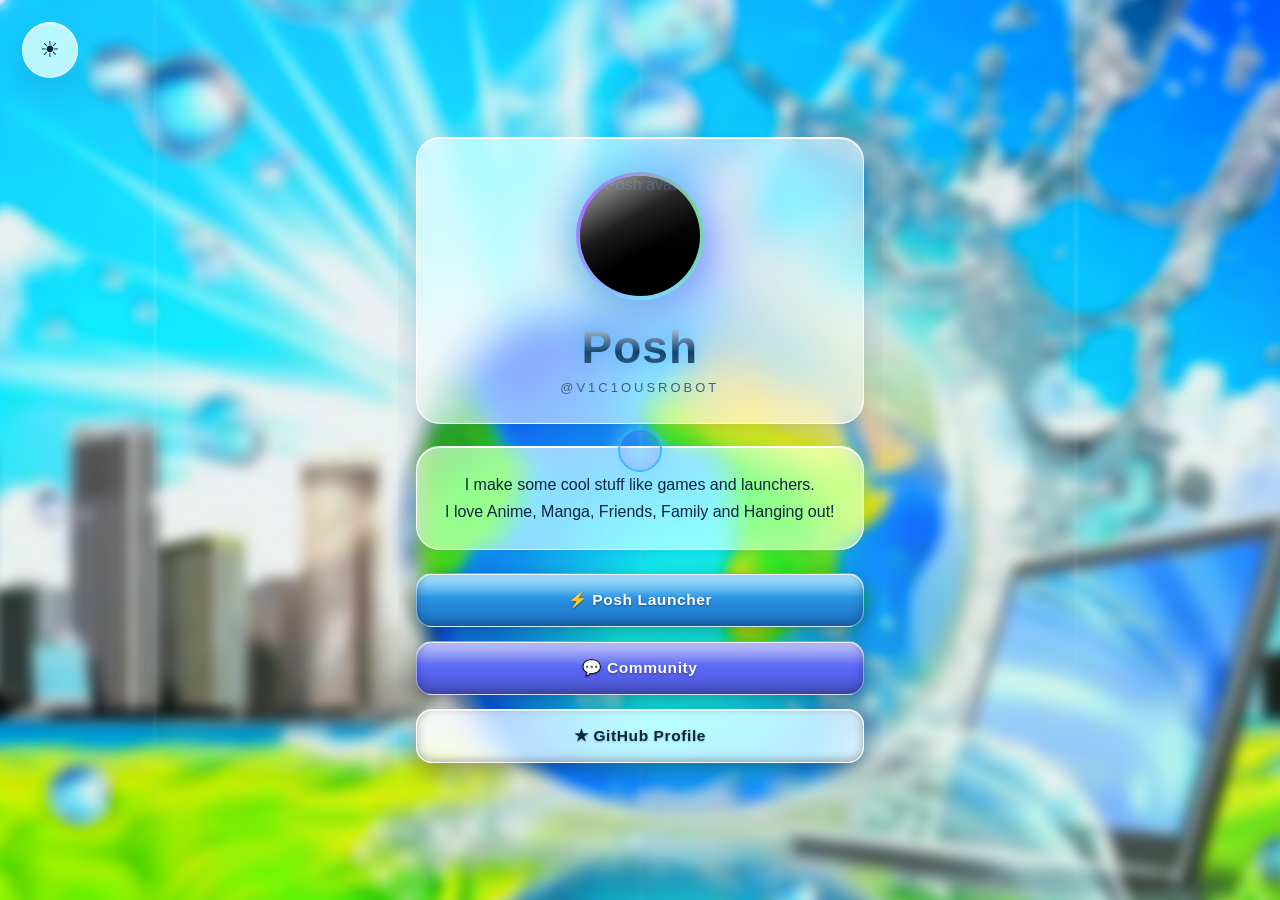
==== commit 0d4006ce: "Update theme and user handle in index.html" ====
--- a/index.html
+++ b/index.html
@@ -1,5 +1,5 @@
 <!DOCTYPE html>
-<html lang="en" data-theme="dark">
+<html lang="en" data-theme="light">
 <head>
   <meta charset="UTF-8">
   <meta name="viewport" content="width=device-width, initial-scale=1.0">
@@ -8,7 +8,6 @@
 </head>
 <body>
 
-  <!-- Parallax wallpaper -->
   <div class="bg-layer" id="bgLayer"></div>
   <div class="bg-tint"></div>
 
@@ -20,14 +19,11 @@
     <span data-bubble></span><span data-bubble></span><span data-bubble></span>
   </div>
 
-  <!-- Aero light streaks -->
   <div class="streaks"><div></div><div></div><div></div></div>
 
-  <!-- Cursor -->
   <div class="cursor-dot"></div>
   <div class="cursor-ring"></div>
 
-  <!-- Theme toggle -->
   <button id="themeToggle" class="theme-toggle" aria-label="Toggle theme">
     <span class="icon sun">☀</span>
     <span class="icon moon">☾</span>
@@ -35,7 +31,6 @@
 
   <main class="wrapper">
 
-    <!-- Profile -->
     <section class="profile glass tilt">
       <div class="avatar-wrap">
         <img class="avatar" src="https://github.com/v1c1ousrobot.png" alt="Posh avatar">
@@ -43,21 +38,19 @@
         <div class="avatar-ring-glow"></div>
       </div>
       <h1 class="name">Posh</h1>
-      <p class="handle">@poshplasma</p>
+      <p class="handle">@v1c1ousrobot</p>
     </section>
 
-    <!-- Bio -->
     <section class="bio glass tilt">
       <p>I make some cool stuff like games and launchers.<br>
       I love Anime, Manga, Friends, Family and Hanging out!</p>
     </section>
 
-    <!-- Buttons -->
     <section class="buttons">
       <a href="https://github.com/v1c1ousrobot/LauncherDownload/releases/tag/v1.0.0"
          class="btn primary" target="_blank" rel="noopener">
         <span class="btn-shine"></span>
-        <span class="label">Posh Launcher</span>
+        <span class="label">⚡ Posh Launcher</span>
       </a>
 
       <a href="https://discord.gg/t78GMgmxJA"
--- a/style.css
+++ b/style.css
@@ -2,11 +2,10 @@
    THEMES
    ============================================================ */
 :root {
-  /* NIGHT — current dark aero, but with the wallpaper peeking through */
+  /* NIGHT */
   --wall-blur: 18px;
   --wall-bright: .35;
   --wall-sat: 1.1;
-  --wall-hue: 0deg;
 
   --tint-1: rgba(6, 12, 34, 0.72);
   --tint-2: rgba(12, 8, 40, 0.72);
@@ -23,16 +22,14 @@
   --accent: #7fd8ff;
   --accent-2: #a06bff;
   --accent-glow: rgba(127,216,255,.55);
-
   --btn-text: #ffffff;
 }
 
 [data-theme="light"] {
-  /* DAY — classic 2000s Frutiger Aero */
+  /* DAY — classic Aero */
   --wall-blur: 6px;
   --wall-bright: .95;
   --wall-sat: 1.35;
-  --wall-hue: 0deg;
 
   --tint-1: rgba(190, 235, 255, 0.15);
   --tint-2: rgba(180, 255, 220, 0.18);
@@ -49,7 +46,6 @@
   --accent: #2fb6ff;
   --accent-2: #6fd1a1;
   --accent-glow: rgba(47,182,255,.5);
-
   --btn-text: #ffffff;
 }
 
@@ -73,37 +69,34 @@
 }
 
 /* ============================================================
-   WALLPAPER (parallax layer)
+   WALLPAPER
    ============================================================ */
 .bg-layer {
   position: fixed;
-  /* larger than viewport so it can drift without showing edges */
   inset: -60px;
   background-image: url("bg.jpg");
   background-size: cover;
   background-position: center;
-  filter: blur(var(--wall-blur)) brightness(var(--wall-bright)) saturate(var(--wall-sat)) hue-rotate(var(--wall-hue));
-  transform: translate3d(0, 0, 0) scale(1.08);
-  transition: filter .6s ease, background-image .4s;
+  filter: blur(var(--wall-blur)) brightness(var(--wall-bright)) saturate(var(--wall-sat));
+  transform: translate3d(0, 0, 0) scale(1.10);
+  transition: filter .6s ease;
   will-change: transform, filter;
   z-index: 0;
 }
 
-/* Color wash on top of the wallpaper */
 .bg-tint {
   position: fixed;
   inset: 0;
   background:
     radial-gradient(ellipse at 20% 10%, var(--tint-1), transparent 60%),
     radial-gradient(ellipse at 80% 90%, var(--tint-2), transparent 60%);
-  mix-blend-mode: normal;
   pointer-events: none;
   transition: background .6s ease;
   z-index: 1;
 }
 
 /* ============================================================
-   FLOATING BUBBLES
+   BUBBLES
    ============================================================ */
 .bubbles {
   position: fixed; inset: 0;
@@ -127,7 +120,11 @@
               0 0 20px rgba(160,220,255,.35);
   animation: rise linear infinite;
   opacity: .85;
-}
+  pointer-events: auto;
+  cursor: none;
+  transition: transform .12s ease, filter .12s ease;
+}
+.bubbles span:hover { transform: scale(1.12); filter: brightness(1.15); }
 
 .bubbles span:nth-child(1)  { left: 3%;  width: 40px;  height: 40px;  animation-duration: 22s; animation-delay: 0s; }
 .bubbles span:nth-child(2)  { left: 12%; width: 95px;  height: 95px;  animation-duration: 30s; animation-delay: 3s; }
@@ -149,8 +146,39 @@
   100% { transform: translateY(-120vh) translateX(50px) scale(1.15); opacity: 0; }
 }
 
-/* ============================================================
-   AERO LIGHT STREAKS
+/* Pop */
+.bubbles span.pop {
+  animation: popBurst .35s ease-out forwards !important;
+  pointer-events: none;
+}
+@keyframes popBurst {
+  0%   { transform: scale(1.15); opacity: 1; filter: brightness(1.6); }
+  60%  { transform: scale(1.45); opacity: .5; filter: brightness(2.2); }
+  100% { transform: scale(1.9);  opacity: 0; }
+}
+
+/* Droplets */
+.droplet {
+  position: fixed;
+  border-radius: 50%;
+  pointer-events: none;
+  z-index: 9997;
+  background: radial-gradient(circle at 30% 30%,
+              rgba(255,255,255,.95),
+              rgba(190,235,255,.65) 45%,
+              rgba(120,200,255,.25) 70%,
+              transparent 75%);
+  box-shadow: 0 0 8px rgba(200,240,255,.9),
+              0 0 16px rgba(127,216,255,.6);
+  animation: dropletFly .65s ease-out forwards;
+}
+@keyframes dropletFly {
+  0%   { transform: translate(-50%, -50%) scale(1);   opacity: 1; }
+  100% { transform: translate(var(--dx), var(--dy)) scale(.2); opacity: 0; }
+}
+
+/* ============================================================
+   LIGHT STREAKS
    ============================================================ */
 .streaks {
   position: fixed; inset: 0;
@@ -176,14 +204,13 @@
 .streaks div:nth-child(1) { left: 12%; animation-delay: 0s;   }
 .streaks div:nth-child(2) { left: 50%; animation-delay: 2.5s; }
 .streaks div:nth-child(3) { left: 84%; animation-delay: 4s;   }
-
 @keyframes sweep {
   0%,100% { transform: rotate(-14deg) translateY(-4%); opacity: .15; }
   50%     { transform: rotate(-14deg) translateY(6%);  opacity: .55; }
 }
 
 /* ============================================================
-   GLASS UTILITY
+   GLASS
    ============================================================ */
 .glass {
   background: var(--glass-bg);
@@ -197,7 +224,6 @@
   position: relative;
   overflow: hidden;
 }
-
 .glass::before {
   content: "";
   position: absolute;
@@ -206,15 +232,11 @@
   background: linear-gradient(90deg, transparent, var(--glass-highlight), transparent);
   opacity: .95;
 }
-
 .glass::after {
-  /* soft inner sheen */
   content: "";
   position: absolute;
   inset: 0;
-  background: linear-gradient(180deg,
-              rgba(255,255,255,.10) 0%,
-              transparent 40%);
+  background: linear-gradient(180deg, rgba(255,255,255,.10) 0%, transparent 40%);
   pointer-events: none;
   border-radius: inherit;
 }
@@ -268,13 +290,12 @@
   text-align: center;
 }
 
-/* Parallax tilt — JS will move it slightly */
 .tilt {
   transition: transform .35s cubic-bezier(.2,.7,.3,1), box-shadow .35s ease;
   transform-style: preserve-3d;
 }
 
-/* ---------- Profile ---------- */
+/* Profile */
 .profile {
   padding: 34px 24px 28px;
   display: flex;
@@ -282,15 +303,13 @@
   align-items: center;
   gap: 6px;
 }
-
 .avatar-wrap {
   position: relative;
   width: 128px; height: 128px;
   border-radius: 50%;
   padding: 4px;
   margin-bottom: 14px;
-  background: conic-gradient(from 180deg,
-              #7fd8ff, #a06bff, #6fd1a1, #7fd8ff);
+  background: conic-gradient(from 180deg, #7fd8ff, #a06bff, #6fd1a1, #7fd8ff);
   box-shadow: 0 0 40px var(--accent-glow), 0 0 80px rgba(160,107,255,.4);
   animation: spinBorder 9s linear infinite;
 }
@@ -303,19 +322,14 @@
   display: block;
   background: #000;
 }
-
 .avatar-shine {
   position: absolute;
   inset: 4px;
   border-radius: 50%;
-  background: linear-gradient(150deg,
-              rgba(255,255,255,.7) 0%,
-              rgba(255,255,255,.1) 38%,
-              transparent 60%);
+  background: linear-gradient(150deg, rgba(255,255,255,.7) 0%, rgba(255,255,255,.1) 38%, transparent 60%);
   pointer-events: none;
   mix-blend-mode: screen;
 }
-
 .avatar-ring-glow {
   position: absolute;
   inset: -8px;
@@ -329,7 +343,6 @@
   z-index: -1;
   animation: spinBorder 9s linear infinite reverse;
 }
-
 .name {
   font-size: 46px;
   font-weight: 800;
@@ -345,28 +358,20 @@
   -webkit-background-clip: text;
   background-clip: text;
 }
-
 .handle {
   font-size: 13px;
   letter-spacing: 3px;
   text-transform: uppercase;
   color: var(--text-dim);
 }
-
-/* ---------- Bio ---------- */
 .bio {
   padding: 24px 28px;
   font-size: 16px;
   line-height: 1.7;
 }
 
-/* ---------- Buttons ---------- */
-.buttons {
-  display: flex;
-  flex-direction: column;
-  gap: 14px;
-}
-
+/* Buttons */
+.buttons { display: flex; flex-direction: column; gap: 14px; }
 .btn {
   position: relative;
   display: block;
@@ -386,27 +391,17 @@
     inset 0 -2px 10px rgba(0,0,0,.28),
     0 6px 22px rgba(0,0,0,.4);
 }
-
-.btn .label {
-  position: relative;
-  z-index: 2;
-  text-shadow: 0 1px 2px rgba(0,0,0,.4);
-}
-
+.btn .label { position: relative; z-index: 2; text-shadow: 0 1px 2px rgba(0,0,0,.4); }
 .btn-shine {
   position: absolute;
   top: 0; left: -60%;
   width: 40%; height: 100%;
-  background: linear-gradient(115deg,
-              transparent,
-              rgba(255,255,255,.85),
-              transparent);
+  background: linear-gradient(115deg, transparent, rgba(255,255,255,.85), transparent);
   transform: skewX(-20deg);
   z-index: 1;
   transition: left .8s ease;
 }
 .btn:hover .btn-shine { left: 130%; }
-
 .btn:hover { transform: translateY(-3px) scale(1.02); }
 .btn:active { transform: translateY(-1px) scale(1); }
 
@@ -422,7 +417,6 @@
     0 0 45px rgba(87,200,255,.95),
     0 12px 28px rgba(0,0,0,.45);
 }
-
 .btn.discord {
   background:
     linear-gradient(180deg, rgba(255,255,255,.55) 0%, rgba(255,255,255,0) 45%),
@@ -435,7 +429,6 @@
     0 0 45px rgba(88,101,242,1),
     0 12px 28px rgba(0,0,0,.45);
 }
-
 .btn.ghost {
   color: var(--text);
   background: var(--glass-bg-2);
@@ -465,19 +458,14 @@
   z-index: 9999;
   transition: background .35s, box-shadow .35s, border-color .35s;
 }
-
 .cursor-dot {
   width: 13px; height: 13px;
-  background: radial-gradient(circle at 32% 28%,
-              #ffffff 0%,
-              #d7f1ff 40%,
-              #8ec9ff 100%);
+  background: radial-gradient(circle at 32% 28%, #ffffff 0%, #d7f1ff 40%, #8ec9ff 100%);
   box-shadow:
     0 0 12px #ffffff,
     0 0 26px rgba(127,216,255,1),
     0 0 46px rgba(160,107,255,.6);
 }
-
 .cursor-ring {
   width: 44px; height: 44px;
   border: 2px solid rgba(200,235,255,.85);
@@ -486,16 +474,10 @@
     inset 0 0 20px rgba(160,107,255,.4);
   transition: width .18s, height .18s, border-color .35s, box-shadow .35s;
 }
-
 [data-theme="light"] .cursor-dot {
-  background: radial-gradient(circle at 32% 28%,
-              #ffffff 0%,
-              #cfeeff 40%,
-              #2fb6ff 100%);
-}
-[data-theme="light"] .cursor-ring {
-  border-color: rgba(47,182,255,.9);
-}
+  background: radial-gradient(circle at 32% 28%, #ffffff 0%, #cfeeff 40%, #2fb6ff 100%);
+}
+[data-theme="light"] .cursor-ring { border-color: rgba(47,182,255,.9); }
 
 .trail {
   position: fixed;
@@ -507,7 +489,6 @@
   animation: fadeTrail 1s ease-out forwards;
   mix-blend-mode: screen;
 }
-
 @keyframes fadeTrail {
   0%   { opacity: .95; transform: translate(-50%,-50%) scale(1); }
   100% { opacity: 0;   transform: translate(-50%,-50%) scale(.15); }
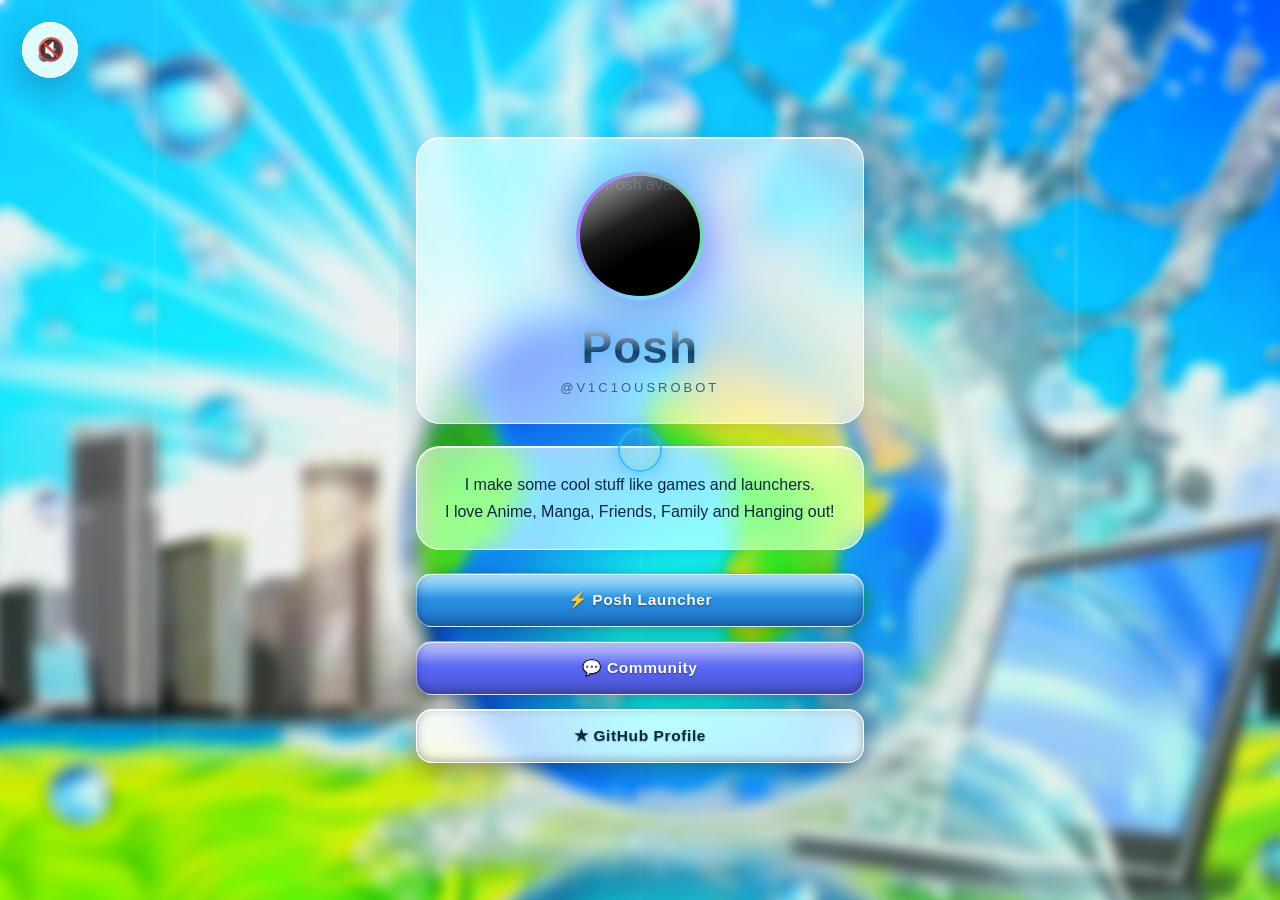
==== commit 5af5cfba: "Add background music and mute toggle to index.html Added audio element for background music and mute" ====
--- a/index.html
+++ b/index.html
@@ -7,6 +7,9 @@
   <link rel="stylesheet" href="style.css">
 </head>
 <body>
+
+  <!-- Background music -->
+  <audio id="bgMusic" src="music.mp3" loop preload="auto"></audio>
 
   <div class="bg-layer" id="bgLayer"></div>
   <div class="bg-tint"></div>
@@ -24,9 +27,16 @@
   <div class="cursor-dot"></div>
   <div class="cursor-ring"></div>
 
+  <!-- Theme toggle (top left) -->
   <button id="themeToggle" class="theme-toggle" aria-label="Toggle theme">
     <span class="icon sun">☀</span>
     <span class="icon moon">☾</span>
+  </button>
+
+  <!-- Mute toggle (top right) -->
+  <button id="muteToggle" class="theme-toggle mute-toggle" aria-label="Mute music">
+    <span class="icon music-on">🔊</span>
+    <span class="icon music-off">🔇</span>
   </button>
 
   <main class="wrapper">
--- a/style.css
+++ b/style.css
@@ -1,8 +1,32 @@
 /* ============================================================
-   THEMES
+   THEMES — LIGHT IS DEFAULT
    ============================================================ */
 :root {
-  /* NIGHT */
+  /* LIGHT — classic Aero (default) */
+  --wall-blur: 6px;
+  --wall-bright: .95;
+  --wall-sat: 1.35;
+
+  --tint-1: rgba(190, 235, 255, 0.15);
+  --tint-2: rgba(180, 255, 220, 0.18);
+
+  --text: #0c2540;
+  --text-dim: #3f6087;
+
+  --glass-bg: rgba(255,255,255,.55);
+  --glass-bg-2: rgba(255,255,255,.72);
+  --glass-border: rgba(255,255,255,.95);
+  --glass-highlight: #ffffff;
+  --glass-shadow: 0 12px 34px rgba(20,80,140,.22);
+
+  --accent: #2fb6ff;
+  --accent-2: #6fd1a1;
+  --accent-glow: rgba(47,182,255,.5);
+  --btn-text: #ffffff;
+}
+
+[data-theme="dark"] {
+  /* DARK — night Aero */
   --wall-blur: 18px;
   --wall-bright: .35;
   --wall-sat: 1.1;
@@ -22,30 +46,6 @@
   --accent: #7fd8ff;
   --accent-2: #a06bff;
   --accent-glow: rgba(127,216,255,.55);
-  --btn-text: #ffffff;
-}
-
-[data-theme="light"] {
-  /* DAY — classic Aero */
-  --wall-blur: 6px;
-  --wall-bright: .95;
-  --wall-sat: 1.35;
-
-  --tint-1: rgba(190, 235, 255, 0.15);
-  --tint-2: rgba(180, 255, 220, 0.18);
-
-  --text: #0c2540;
-  --text-dim: #3f6087;
-
-  --glass-bg: rgba(255,255,255,.55);
-  --glass-bg-2: rgba(255,255,255,.72);
-  --glass-border: rgba(255,255,255,.95);
-  --glass-highlight: #ffffff;
-  --glass-shadow: 0 12px 34px rgba(20,80,140,.22);
-
-  --accent: #2fb6ff;
-  --accent-2: #6fd1a1;
-  --accent-glow: rgba(47,182,255,.5);
   --btn-text: #ffffff;
 }
 
@@ -83,7 +83,6 @@
   will-change: transform, filter;
   z-index: 0;
 }
-
 .bg-tint {
   position: fixed;
   inset: 0;
@@ -96,13 +95,13 @@
 }
 
 /* ============================================================
-   BUBBLES
+   BUBBLES — BIG CLICKABLE HITBOX
    ============================================================ */
 .bubbles {
   position: fixed; inset: 0;
   overflow: hidden;
   pointer-events: none;
-  z-index: 2;
+  z-index: 8;
 }
 
 .bubbles span {
@@ -114,30 +113,42 @@
               rgba(255,255,255,.25) 40%,
               rgba(255,255,255,.05) 70%,
               transparent 75%);
-  border: 1px solid rgba(255,255,255,.4);
+  border: 1px solid rgba(255,255,255,.55);
   box-shadow: inset -8px -8px 22px rgba(255,255,255,.25),
               inset 8px 8px 25px rgba(120,200,255,.18),
               0 0 20px rgba(160,220,255,.35);
   animation: rise linear infinite;
-  opacity: .85;
+  opacity: .9;
   pointer-events: auto;
   cursor: none;
   transition: transform .12s ease, filter .12s ease;
 }
-.bubbles span:hover { transform: scale(1.12); filter: brightness(1.15); }
-
-.bubbles span:nth-child(1)  { left: 3%;  width: 40px;  height: 40px;  animation-duration: 22s; animation-delay: 0s; }
+
+/* Invisible 25px halo so it's easy to hit */
+.bubbles span::after {
+  content: "";
+  position: absolute;
+  inset: -25px;
+  border-radius: 50%;
+}
+
+.bubbles span:hover {
+  transform: scale(1.15);
+  filter: brightness(1.2) saturate(1.2);
+}
+
+.bubbles span:nth-child(1)  { left: 3%;  width: 55px;  height: 55px;  animation-duration: 22s; animation-delay: 0s; }
 .bubbles span:nth-child(2)  { left: 12%; width: 95px;  height: 95px;  animation-duration: 30s; animation-delay: 3s; }
-.bubbles span:nth-child(3)  { left: 24%; width: 55px;  height: 55px;  animation-duration: 26s; animation-delay: 6s; }
-.bubbles span:nth-child(4)  { left: 38%; width: 30px;  height: 30px;  animation-duration: 20s; animation-delay: 1s; }
-.bubbles span:nth-child(5)  { left: 50%; width: 70px;  height: 70px;  animation-duration: 34s; animation-delay: 8s; }
-.bubbles span:nth-child(6)  { left: 62%; width: 45px;  height: 45px;  animation-duration: 24s; animation-delay: 4s; }
+.bubbles span:nth-child(3)  { left: 24%; width: 70px;  height: 70px;  animation-duration: 26s; animation-delay: 6s; }
+.bubbles span:nth-child(4)  { left: 38%; width: 50px;  height: 50px;  animation-duration: 20s; animation-delay: 1s; }
+.bubbles span:nth-child(5)  { left: 50%; width: 80px;  height: 80px;  animation-duration: 34s; animation-delay: 8s; }
+.bubbles span:nth-child(6)  { left: 62%; width: 60px;  height: 60px;  animation-duration: 24s; animation-delay: 4s; }
 .bubbles span:nth-child(7)  { left: 74%; width: 105px; height: 105px; animation-duration: 40s; animation-delay: 10s; }
-.bubbles span:nth-child(8)  { left: 85%; width: 35px;  height: 35px;  animation-duration: 22s; animation-delay: 2s; }
-.bubbles span:nth-child(9)  { left: 33%; width: 80px;  height: 80px;  animation-duration: 36s; animation-delay: 12s; }
-.bubbles span:nth-child(10) { left: 58%; width: 25px;  height: 25px;  animation-duration: 18s; animation-delay: 5s; }
-.bubbles span:nth-child(11) { left: 46%; width: 60px;  height: 60px;  animation-duration: 28s; animation-delay: 7s; }
-.bubbles span:nth-child(12) { left: 92%; width: 50px;  height: 50px;  animation-duration: 25s; animation-delay: 9s; }
+.bubbles span:nth-child(8)  { left: 85%; width: 55px;  height: 55px;  animation-duration: 22s; animation-delay: 2s; }
+.bubbles span:nth-child(9)  { left: 33%; width: 85px;  height: 85px;  animation-duration: 36s; animation-delay: 12s; }
+.bubbles span:nth-child(10) { left: 58%; width: 45px;  height: 45px;  animation-duration: 18s; animation-delay: 5s; }
+.bubbles span:nth-child(11) { left: 46%; width: 75px;  height: 75px;  animation-duration: 28s; animation-delay: 7s; }
+.bubbles span:nth-child(12) { left: 92%; width: 65px;  height: 65px;  animation-duration: 25s; animation-delay: 9s; }
 
 @keyframes rise {
   0%   { transform: translateY(0)      translateX(0)   scale(1);   opacity: 0; }
@@ -146,15 +157,14 @@
   100% { transform: translateY(-120vh) translateX(50px) scale(1.15); opacity: 0; }
 }
 
-/* Pop */
 .bubbles span.pop {
   animation: popBurst .35s ease-out forwards !important;
   pointer-events: none;
 }
 @keyframes popBurst {
-  0%   { transform: scale(1.15); opacity: 1; filter: brightness(1.6); }
-  60%  { transform: scale(1.45); opacity: .5; filter: brightness(2.2); }
-  100% { transform: scale(1.9);  opacity: 0; }
+  0%   { transform: scale(1.2); opacity: 1; filter: brightness(1.8); }
+  60%  { transform: scale(1.6); opacity: .5; filter: brightness(2.4); }
+  100% { transform: scale(2.1); opacity: 0; }
 }
 
 /* Droplets */
@@ -271,10 +281,10 @@
   position: absolute;
   transition: opacity .3s ease, transform .45s ease;
 }
-.theme-toggle .sun  { opacity: 0; transform: rotate(-90deg) scale(.4); }
-.theme-toggle .moon { opacity: 1; transform: rotate(0)      scale(1); }
-[data-theme="light"] .theme-toggle .sun  { opacity: 1; transform: rotate(0)     scale(1); }
-[data-theme="light"] .theme-toggle .moon { opacity: 0; transform: rotate(90deg) scale(.4); }
+.theme-toggle .sun  { opacity: 1; transform: rotate(0)      scale(1); }
+.theme-toggle .moon { opacity: 0; transform: rotate(90deg) scale(.4); }
+[data-theme="dark"] .theme-toggle .sun  { opacity: 0; transform: rotate(-90deg) scale(.4); }
+[data-theme="dark"] .theme-toggle .moon { opacity: 1; transform: rotate(0)      scale(1); }
 
 /* ============================================================
    LAYOUT
@@ -289,13 +299,11 @@
   gap: 22px;
   text-align: center;
 }
-
 .tilt {
   transition: transform .35s cubic-bezier(.2,.7,.3,1), box-shadow .35s ease;
   transform-style: preserve-3d;
 }
 
-/* Profile */
 .profile {
   padding: 34px 24px 28px;
   display: flex;
@@ -347,14 +355,14 @@
   font-size: 46px;
   font-weight: 800;
   letter-spacing: 1px;
-  background: linear-gradient(180deg, #ffffff 0%, var(--text) 55%, var(--text-dim) 100%);
+  background: linear-gradient(180deg, #ffffff 0%, #0c2540 60%, #4d6a8a 100%);
   -webkit-background-clip: text;
   background-clip: text;
   color: transparent;
   text-shadow: 0 2px 14px var(--accent-glow);
 }
-[data-theme="light"] .name {
-  background: linear-gradient(180deg, #ffffff 0%, #0c2540 60%, #4d6a8a 100%);
+[data-theme="dark"] .name {
+  background: linear-gradient(180deg, #ffffff 0%, #eaf3ff 55%, #9bb3d8 100%);
   -webkit-background-clip: text;
   background-clip: text;
 }
@@ -370,7 +378,6 @@
   line-height: 1.7;
 }
 
-/* Buttons */
 .buttons { display: flex; flex-direction: column; gap: 14px; }
 .btn {
   position: relative;
@@ -460,24 +467,33 @@
 }
 .cursor-dot {
   width: 13px; height: 13px;
+  background: radial-gradient(circle at 32% 28%, #ffffff 0%, #cfeeff 40%, #2fb6ff 100%);
+  box-shadow:
+    0 0 12px #ffffff,
+    0 0 26px rgba(47,182,255,.9),
+    0 0 46px rgba(111,209,161,.5);
+}
+.cursor-ring {
+  width: 44px; height: 44px;
+  border: 2px solid rgba(47,182,255,.85);
+  box-shadow:
+    0 0 20px rgba(47,182,255,.7),
+    inset 0 0 20px rgba(111,209,161,.4);
+  transition: width .18s, height .18s, border-color .35s, box-shadow .35s;
+}
+[data-theme="dark"] .cursor-dot {
   background: radial-gradient(circle at 32% 28%, #ffffff 0%, #d7f1ff 40%, #8ec9ff 100%);
   box-shadow:
     0 0 12px #ffffff,
     0 0 26px rgba(127,216,255,1),
     0 0 46px rgba(160,107,255,.6);
 }
-.cursor-ring {
-  width: 44px; height: 44px;
-  border: 2px solid rgba(200,235,255,.85);
+[data-theme="dark"] .cursor-ring {
+  border-color: rgba(200,235,255,.85);
   box-shadow:
     0 0 20px rgba(127,216,255,.75),
     inset 0 0 20px rgba(160,107,255,.4);
-  transition: width .18s, height .18s, border-color .35s, box-shadow .35s;
-}
-[data-theme="light"] .cursor-dot {
-  background: radial-gradient(circle at 32% 28%, #ffffff 0%, #cfeeff 40%, #2fb6ff 100%);
-}
-[data-theme="light"] .cursor-ring { border-color: rgba(47,182,255,.9); }
+}
 
 .trail {
   position: fixed;
@@ -498,5 +514,5 @@
 @media (pointer: coarse) {
   .cursor-dot, .cursor-ring { display: none; }
   body, .theme-toggle { cursor: auto; }
-  .bubbles { opacity: .5; }
-}
+  .bubbles { opacity: .6; }
+}
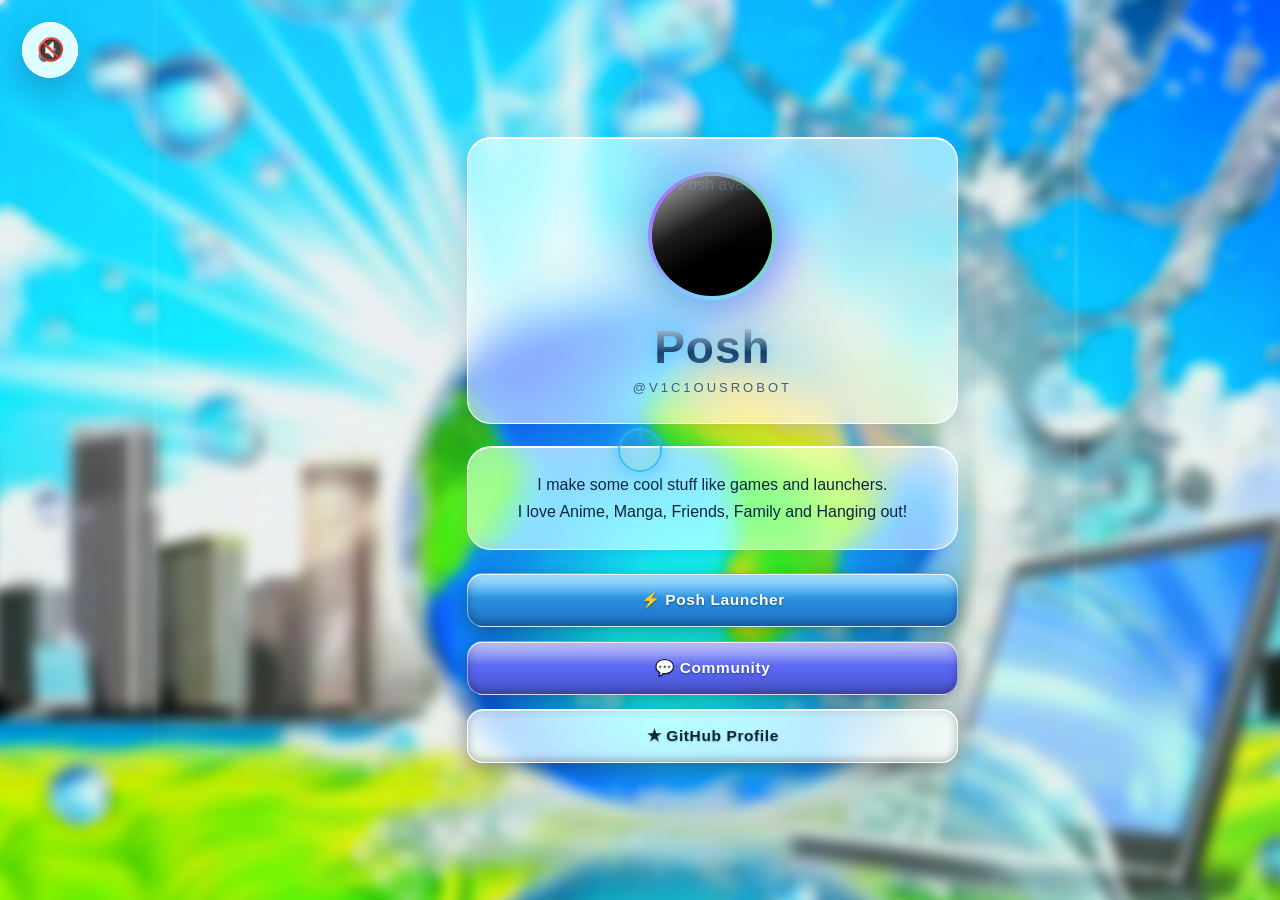
==== commit d6bee4e7: "Implement sound menu with volume controls Replaced mute toggle button with a sound menu that include" ====
--- a/index.html
+++ b/index.html
@@ -8,13 +8,11 @@
 </head>
 <body>
 
-  <!-- Background music -->
   <audio id="bgMusic" src="music.mp3" loop preload="auto"></audio>
 
   <div class="bg-layer" id="bgLayer"></div>
   <div class="bg-tint"></div>
 
-  <!-- Poppable bubbles -->
   <div class="bubbles" id="bubbles">
     <span data-bubble></span><span data-bubble></span><span data-bubble></span>
     <span data-bubble></span><span data-bubble></span><span data-bubble></span>
@@ -33,11 +31,18 @@
     <span class="icon moon">☾</span>
   </button>
 
-  <!-- Mute toggle (top right) -->
-  <button id="muteToggle" class="theme-toggle mute-toggle" aria-label="Mute music">
-    <span class="icon music-on">🔊</span>
-    <span class="icon music-off">🔇</span>
-  </button>
+  <!-- Sound menu (top right) -->
+  <div class="sound-menu">
+    <button id="soundBtn" class="theme-toggle sound-toggle" aria-label="Sound">
+      <span class="icon music-on">🔊</span>
+      <span class="icon music-off">🔇</span>
+    </button>
+    <div class="sound-dropdown" id="soundDropdown">
+      <button data-volume="0">🔇 Silent</button>
+      <button data-volume="0.5" class="active">🔉 Medium</button>
+      <button data-volume="1">🔊 Max</button>
+    </div>
+  </div>
 
   <main class="wrapper">
 
@@ -62,13 +67,11 @@
         <span class="btn-shine"></span>
         <span class="label">⚡ Posh Launcher</span>
       </a>
-
       <a href="https://discord.gg/t78GMgmxJA"
          class="btn discord" target="_blank" rel="noopener">
         <span class="btn-shine"></span>
         <span class="label">💬 Community</span>
       </a>
-
       <a href="https://github.com/v1c1ousrobot"
          class="btn ghost" target="_blank" rel="noopener">
         <span class="btn-shine"></span>
--- a/style.css
+++ b/style.css
@@ -516,3 +516,14 @@
   body, .theme-toggle { cursor: auto; }
   .bubbles { opacity: .6; }
 }
+/* ============================================================
+   MUTE BUTTON (top right)
+   ============================================================ */
+.mute-toggle {
+  left: auto;
+  right: 22px;
+}
+.mute-toggle .music-on  { opacity: 1; transform: scale(1); }
+.mute-toggle .music-off { opacity: 0; transform: scale(.4); }
+.mute-toggle.muted .music-on  { opacity: 0; transform: scale(.4); }
+.mute-toggle.muted .music-off { opacity: 1; transform: scale(1); }
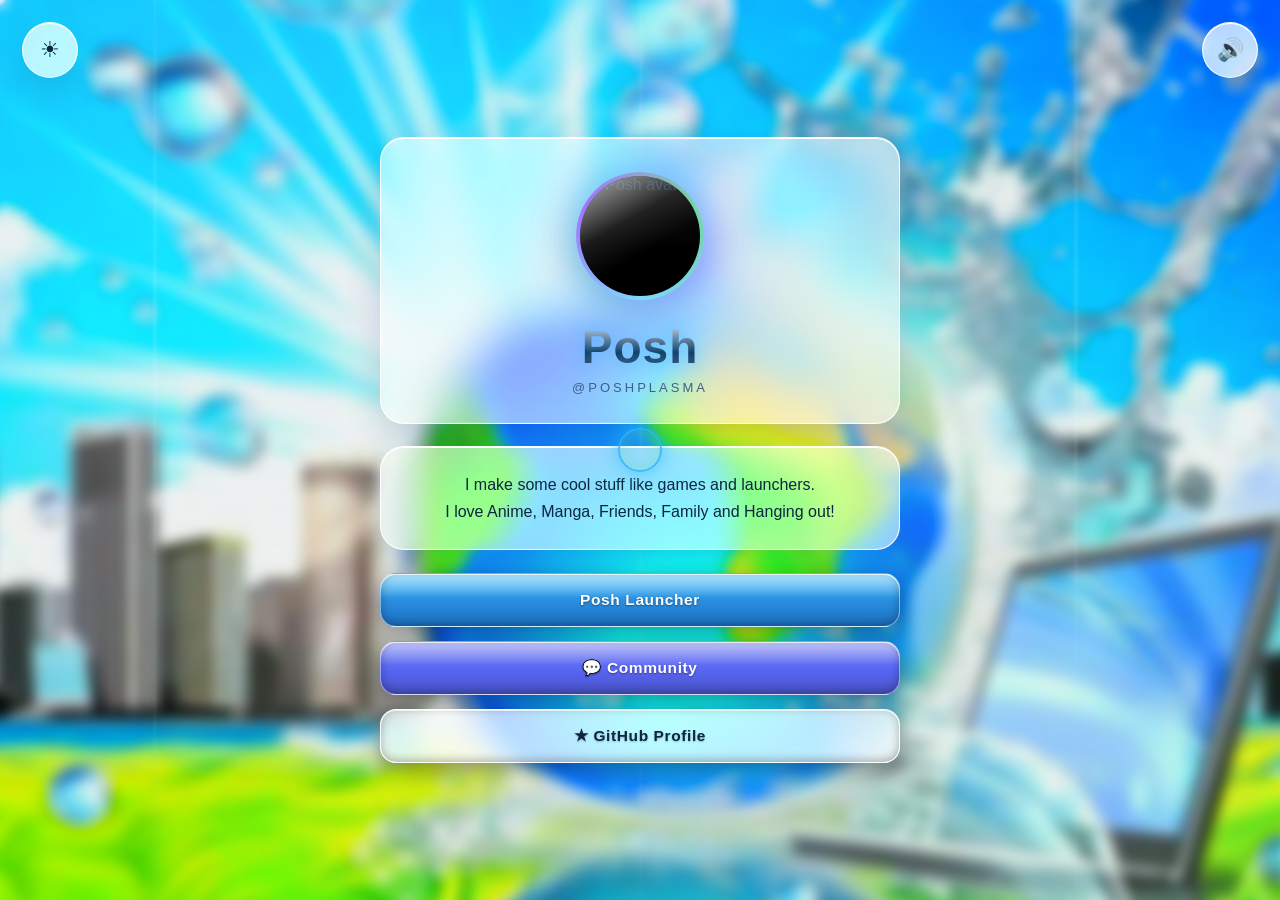
==== commit 49eb8214: "Update index.html" ====
--- a/index.html
+++ b/index.html
@@ -53,7 +53,7 @@
         <div class="avatar-ring-glow"></div>
       </div>
       <h1 class="name">Posh</h1>
-      <p class="handle">@v1c1ousrobot</p>
+      <p class="handle">@poshplasma</p>
     </section>
 
     <section class="bio glass tilt">
@@ -65,7 +65,7 @@
       <a href="https://github.com/v1c1ousrobot/LauncherDownload/releases/tag/v1.0.0"
          class="btn primary" target="_blank" rel="noopener">
         <span class="btn-shine"></span>
-        <span class="label">⚡ Posh Launcher</span>
+        <span class="label">Posh Launcher</span>
       </a>
       <a href="https://discord.gg/t78GMgmxJA"
          class="btn discord" target="_blank" rel="noopener">
--- a/style.css
+++ b/style.css
@@ -1,8 +1,8 @@
 /* ============================================================
-   THEMES — LIGHT IS DEFAULT
+   THEMES
    ============================================================ */
 :root {
-  /* LIGHT — classic Aero (default) */
+  /* LIGHT (default) */
   --wall-blur: 6px;
   --wall-bright: .95;
   --wall-sat: 1.35;
@@ -20,13 +20,11 @@
   --glass-shadow: 0 12px 34px rgba(20,80,140,.22);
 
   --accent: #2fb6ff;
-  --accent-2: #6fd1a1;
   --accent-glow: rgba(47,182,255,.5);
   --btn-text: #ffffff;
 }
 
 [data-theme="dark"] {
-  /* DARK — night Aero */
   --wall-blur: 18px;
   --wall-bright: .35;
   --wall-sat: 1.1;
@@ -44,7 +42,6 @@
   --glass-shadow: 0 10px 40px rgba(0,0,0,.55);
 
   --accent: #7fd8ff;
-  --accent-2: #a06bff;
   --accent-glow: rgba(127,216,255,.55);
   --btn-text: #ffffff;
 }
@@ -55,6 +52,8 @@
 * { margin: 0; padding: 0; box-sizing: border-box; }
 
 html, body {
+  width: 100%;
+  min-height: 100%;
   height: 100%;
   font-family: "Segoe UI", -apple-system, BlinkMacSystemFont, Arial, sans-serif;
   color: var(--text);
@@ -84,8 +83,7 @@
   z-index: 0;
 }
 .bg-tint {
-  position: fixed;
-  inset: 0;
+  position: fixed; inset: 0;
   background:
     radial-gradient(ellipse at 20% 10%, var(--tint-1), transparent 60%),
     radial-gradient(ellipse at 80% 90%, var(--tint-2), transparent 60%);
@@ -95,7 +93,7 @@
 }
 
 /* ============================================================
-   BUBBLES — BIG CLICKABLE HITBOX
+   BUBBLES
    ============================================================ */
 .bubbles {
   position: fixed; inset: 0;
@@ -103,7 +101,6 @@
   pointer-events: none;
   z-index: 8;
 }
-
 .bubbles span {
   position: absolute;
   bottom: -150px;
@@ -123,15 +120,12 @@
   cursor: none;
   transition: transform .12s ease, filter .12s ease;
 }
-
-/* Invisible 25px halo so it's easy to hit */
 .bubbles span::after {
   content: "";
   position: absolute;
   inset: -25px;
   border-radius: 50%;
 }
-
 .bubbles span:hover {
   transform: scale(1.15);
   filter: brightness(1.2) saturate(1.2);
@@ -167,7 +161,6 @@
   100% { transform: scale(2.1); opacity: 0; }
 }
 
-/* Droplets */
 .droplet {
   position: fixed;
   border-radius: 50%;
@@ -252,7 +245,7 @@
 }
 
 /* ============================================================
-   THEME TOGGLE
+   TOP BUTTONS
    ============================================================ */
 .theme-toggle {
   position: fixed;
@@ -281,10 +274,77 @@
   position: absolute;
   transition: opacity .3s ease, transform .45s ease;
 }
-.theme-toggle .sun  { opacity: 1; transform: rotate(0)      scale(1); }
+.theme-toggle .sun  { opacity: 1; transform: rotate(0) scale(1); }
 .theme-toggle .moon { opacity: 0; transform: rotate(90deg) scale(.4); }
 [data-theme="dark"] .theme-toggle .sun  { opacity: 0; transform: rotate(-90deg) scale(.4); }
-[data-theme="dark"] .theme-toggle .moon { opacity: 1; transform: rotate(0)      scale(1); }
+[data-theme="dark"] .theme-toggle .moon { opacity: 1; transform: rotate(0) scale(1); }
+
+/* ============================================================
+   SOUND MENU
+   ============================================================ */
+.sound-menu {
+  position: fixed;
+  top: 22px;
+  right: 22px;
+  z-index: 30;
+}
+.sound-toggle {
+  position: relative;
+  top: auto; left: auto;
+}
+.sound-toggle .music-on  { opacity: 1; transform: scale(1); }
+.sound-toggle .music-off { opacity: 0; transform: scale(.4); }
+.sound-toggle.muted .music-on  { opacity: 0; transform: scale(.4); }
+.sound-toggle.muted .music-off { opacity: 1; transform: scale(1); }
+
+.sound-dropdown {
+  position: absolute;
+  top: calc(100% + 10px);
+  right: 0;
+  min-width: 170px;
+  background: var(--glass-bg-2);
+  border: 1px solid var(--glass-border);
+  backdrop-filter: blur(18px) saturate(180%);
+  -webkit-backdrop-filter: blur(18px) saturate(180%);
+  border-radius: 14px;
+  padding: 6px;
+  box-shadow: var(--glass-shadow), inset 0 1px 0 var(--glass-highlight);
+  display: flex;
+  flex-direction: column;
+  gap: 4px;
+  opacity: 0;
+  pointer-events: none;
+  transform: translateY(-8px) scale(.96);
+  transition: opacity .2s ease, transform .2s ease;
+}
+.sound-dropdown.open {
+  opacity: 1;
+  pointer-events: auto;
+  transform: translateY(0) scale(1);
+}
+.sound-dropdown button {
+  display: flex;
+  align-items: center;
+  gap: 8px;
+  padding: 10px 14px;
+  border-radius: 10px;
+  border: none;
+  background: transparent;
+  color: var(--text);
+  font-family: inherit;
+  font-size: 14px;
+  font-weight: 600;
+  letter-spacing: .3px;
+  cursor: none;
+  text-align: left;
+  transition: background .15s ease, color .15s ease;
+}
+.sound-dropdown button:hover { background: var(--glass-bg); }
+.sound-dropdown button.active {
+  background: var(--accent);
+  color: #fff;
+  box-shadow: 0 0 14px var(--accent-glow);
+}
 
 /* ============================================================
    LAYOUT
@@ -510,20 +570,8 @@
   100% { opacity: 0;   transform: translate(-50%,-50%) scale(.15); }
 }
 
-/* Mobile */
 @media (pointer: coarse) {
   .cursor-dot, .cursor-ring { display: none; }
-  body, .theme-toggle { cursor: auto; }
+  body, .theme-toggle, .sound-dropdown button { cursor: auto; }
   .bubbles { opacity: .6; }
 }
-/* ============================================================
-   MUTE BUTTON (top right)
-   ============================================================ */
-.mute-toggle {
-  left: auto;
-  right: 22px;
-}
-.mute-toggle .music-on  { opacity: 1; transform: scale(1); }
-.mute-toggle .music-off { opacity: 0; transform: scale(.4); }
-.mute-toggle.muted .music-on  { opacity: 0; transform: scale(.4); }
-.mute-toggle.muted .music-off { opacity: 1; transform: scale(1); }
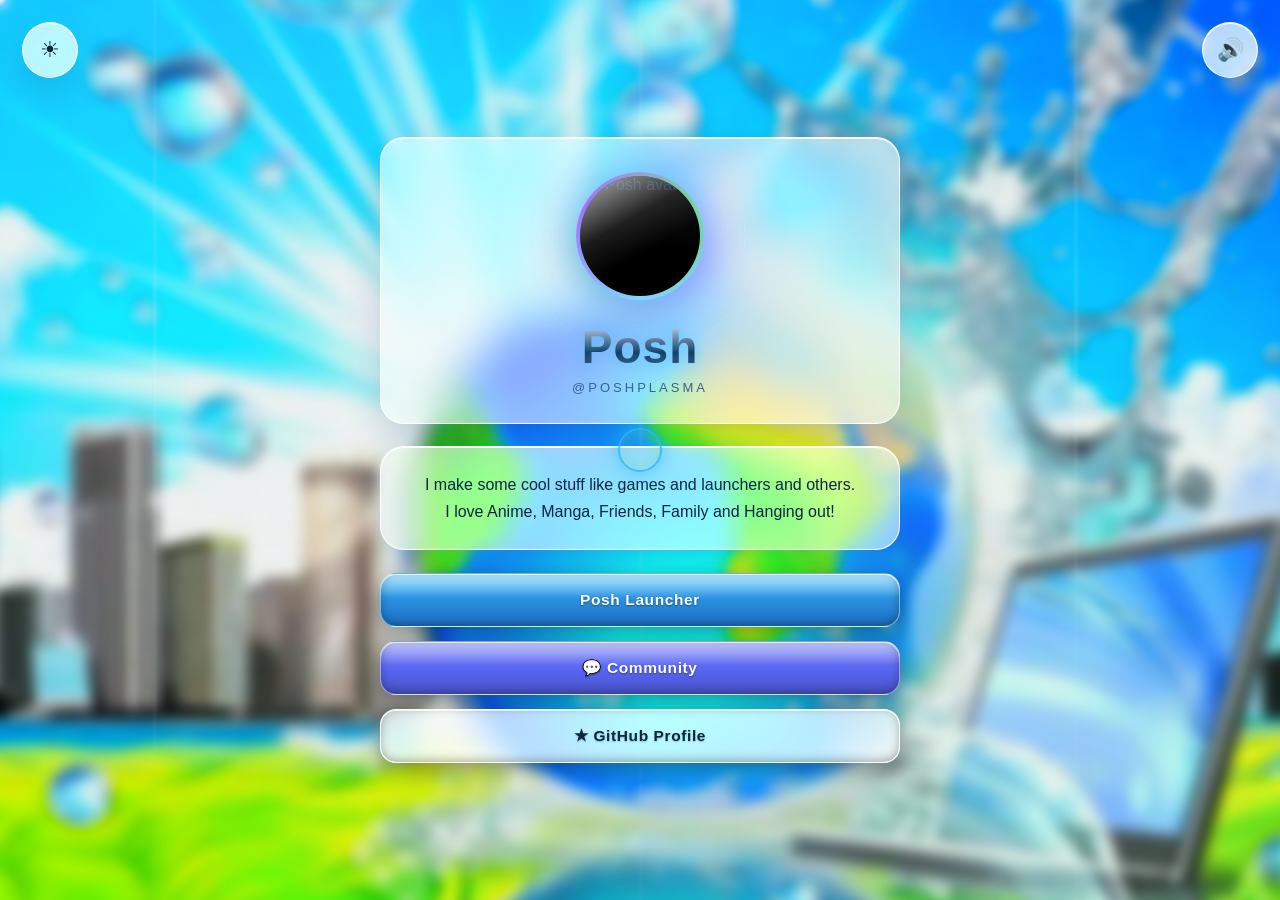
==== commit 457bd9e3: "Update index.html" ====
--- a/index.html
+++ b/index.html
@@ -57,7 +57,7 @@
     </section>
 
     <section class="bio glass tilt">
-      <p>I make some cool stuff like games and launchers.<br>
+      <p>I make some cool stuff like games and launchers and others.<br>
       I love Anime, Manga, Friends, Family and Hanging out!</p>
     </section>
 
